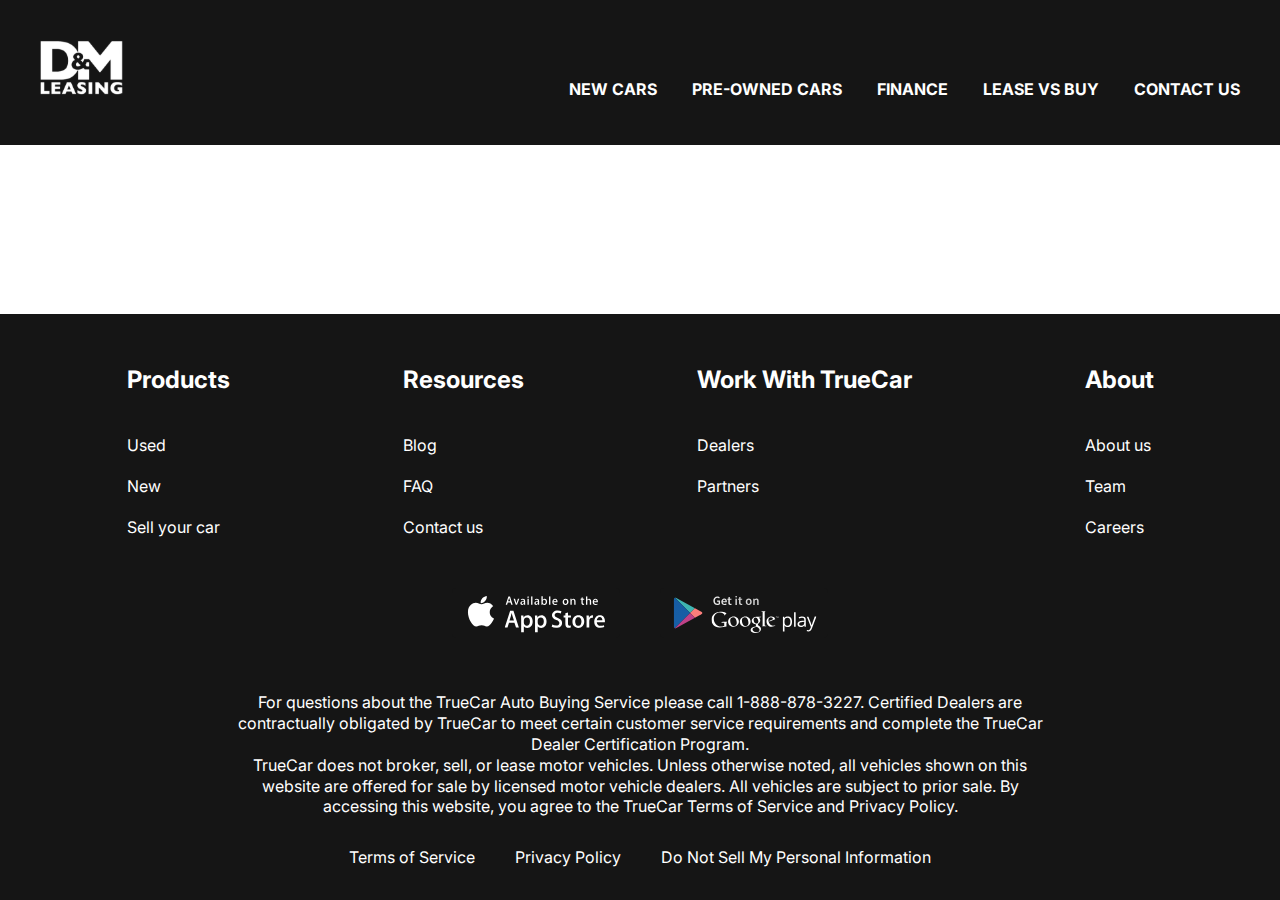
==== index.html @ 54cfd3fd "1:51 сделали footer и прижали к низу" ====
<!DOCTYPE html>
<html lang="en">
<head>
    <meta charset="UTF-8">
    <meta name="viewport" content="width=device-width, initial-scale=1.0">
    <title>Document</title>
    <link rel="preconnect" href="https://fonts.googleapis.com">
    <link rel="preconnect" href="https://fonts.gstatic.com" crossorigin>
    <link href="https://fonts.googleapis.com/css2?family=Inter:wght@400;700&display=swap" rel="stylesheet">
    <link rel="stylesheet" href="/css/style.css">
</head>
<body>

    <div class="wrapper">
        <header class="header header-main">
            <div class="container">
                <div class="header__inner">
                    <a class="logo" href="#">
                        <img class="logo__img" src="/images/logo.svg" alt="logo">
                    </a>
                    <nav class="menu">
                        <ul class="menu__list">
                            <li class="menu__list-item"><a class="menu__list-link" href="#">NEW CARS</a></li>
                            <li class="menu__list-item"><a class="menu__list-link" href="#">PRE-OWNED CARS</a></li>
                            <li class="menu__list-item"><a class="menu__list-link" href="#">FINANCE</a></li>
                            <li class="menu__list-item"><a class="menu__list-link" href="#">LEASE VS BUY</a></li>
                            <li class="menu__list-item"><a class="menu__list-link" href="#">CONTACT US</a></li>
                        </ul>
                    </nav>
                </div>
            </div>
        </header>

        <main class="main"></main>
        <footer class="footer">
            <div class="container">
                <nav class="footer__menu">
                    <ul class="footer__menu-list">
                        <li class="footer__menu-item"><p class="footer__menu-title">Products</p></li>
                        <li class="footer__menu-item"><a class="footer__menu-link" href="#">Used</a></li>
                        <li class="footer__menu-item"><a class="footer__menu-link" href="#">New</a></li>
                        <li class="footer__menu-item"><a class="footer__menu-link" href="#">Sell your car</a></li>
                    </ul>
                    <ul class="footer__menu-list">
                        <li class="footer__menu-item"><p class="footer__menu-title">Resources</p></li>                       
                        <li class="footer__menu-item"><a class="footer__menu-link" href="#">Blog</a></li>
                        <li class="footer__menu-item"><a class="footer__menu-link" href="#">FAQ</a></li>
                        <li class="footer__menu-item"><a class="footer__menu-link" href="#">Contact us</a></li>
                    </ul>
                    <ul class="footer__menu-list">
                        <li class="footer__menu-item"><p class="footer__menu-title">Work With TrueCar</p></li>                     
                        <li class="footer__menu-item"><a class="footer__menu-link" href="#">Dealers</a></li>
                        <li class="footer__menu-item"><a class="footer__menu-link" href="#">Partners</a></li>
                    </ul>
                    <ul class="footer__menu-list">
                        <li class="footer__menu-item"><p class="footer__menu-title">About</p></li>                        
                        <li class="footer__menu-item"><a class="footer__menu-link" href="">About us</a></li>
                        <li class="footer__menu-item"><a class="footer__menu-link" href="">Team</a></li>
                        <li class="footer__menu-item"><a class="footer__menu-link" href="#">Careers</a></li>
                    </ul>
                </nav>
                <ul class="app">
                    <li class="app__item">
                        <a class="app__item-link" href="#">
                            <img class="app__item-img" src="images/appstore.svg" alt="appstore">
                        </a>
                    </li>
                    <li class="app__item">
                        <a class="app__item-link" href="#">
                            <img class="app__item-img" src="images/googleplay.svg" alt="appstore">
                        </a>
                    </li>
                </ul>
                <div class="footer__copy">
                    <p class="footer__copy-text">For questions about the TrueCar Auto Buying Service please call 1-888-878-3227.
                        Certified Dealers are contractually obligated by TrueCar to meet certain customer service requirements and complete the TrueCar Dealer Certification Program.</p>
                    <p class="footer__copy-text">TrueCar does not broker, sell, or lease motor vehicles. Unless otherwise noted, all vehicles shown on this website are offered for sale by licensed motor vehicle dealers. All vehicles are subject to prior sale. By accessing this website, you agree to the TrueCar Terms of Service and Privacy Policy.</p>
                </div>
                <nav class="copy__nav">
                    <ul class="copy__nav-list">
                        <li class="copy__nav-item"><a class="copy__nav-link" href="#">Terms of Service</a></li>
                        <li class="copy__nav-item"><a class="copy__nav-link" href="#">Privacy Policy</a></li>
                        <li class="copy__nav-item"><a class="copy__nav-link" href="#">Do Not Sell My Personal Information</a></li>
                    </ul>
                </nav>
            </div>
        </footer>
    </div>
    
</body>
</html>

<!-- 1:51 -->
---- css/style.css ----
html{
    box-sizing: border-box;
}

*,
*::before,
*::after{
    box-sizing: inherit;
    margin: 0;
    padding: 0;
}

html, body{ /*чтобы прижать footer*/
    height: 100%;
}

body{
    font-family: 'Inter', sans-serif;
    font-size: 16px;
    font-weight: 400;
    line-height: 1.3;
}

ul{
    list-style: none;
}

.wrapper{ /*чтобы прижать footer*/
    min-height: 100%; /*высота от родителя html, body */
    display: flex;
    flex-direction: column;

}

a{
    text-decoration: none;
    color: inherit;
}

.container{
    max-width: 1220px;
    margin: 0 auto;
    padding: 0 10px;
}

.header{
    background-color: #151515;
}

.header-main{
    /* background-color: transparent; */
}

.header__inner{
    padding-top: 40px;
    padding-bottom: 45px;
    display: flex;
    justify-content: space-between;
    align-items: flex-end;
}

.menu__list{
    display: flex;
    gap: 35px;
}

.menu__list-link{
    color: #fff;
    text-transform: uppercase;
    font-weight: 700;
}

.footer{
    background-color: #151515;
    padding: 50px 0 32px;
    color: #fff;
}

.footer__menu{
    display: flex;
    justify-content: space-around;
    margin-bottom: 50px; 
}

.footer__menu-list{
    max-width: 250px;
}

.footer__menu-title{
    font-size: 24px;
    font-weight: 700;
    padding-bottom: 20px;
}

.footer__menu-item + .footer__menu-item{
    padding-top: 20px;
}

.app{
    display: flex;
    justify-content: center;
    gap: 40px;
    margin-bottom: 50px;
}

.footer__copy{
    max-width: 806px;
    margin: 0 auto 30px;
    text-align: center;
}

.copy__nav-list{
    display: flex;
    justify-content: center;
    gap: 40px;
}

.main{
    flex-grow: 1; /*чтобы прижать footer*/
}
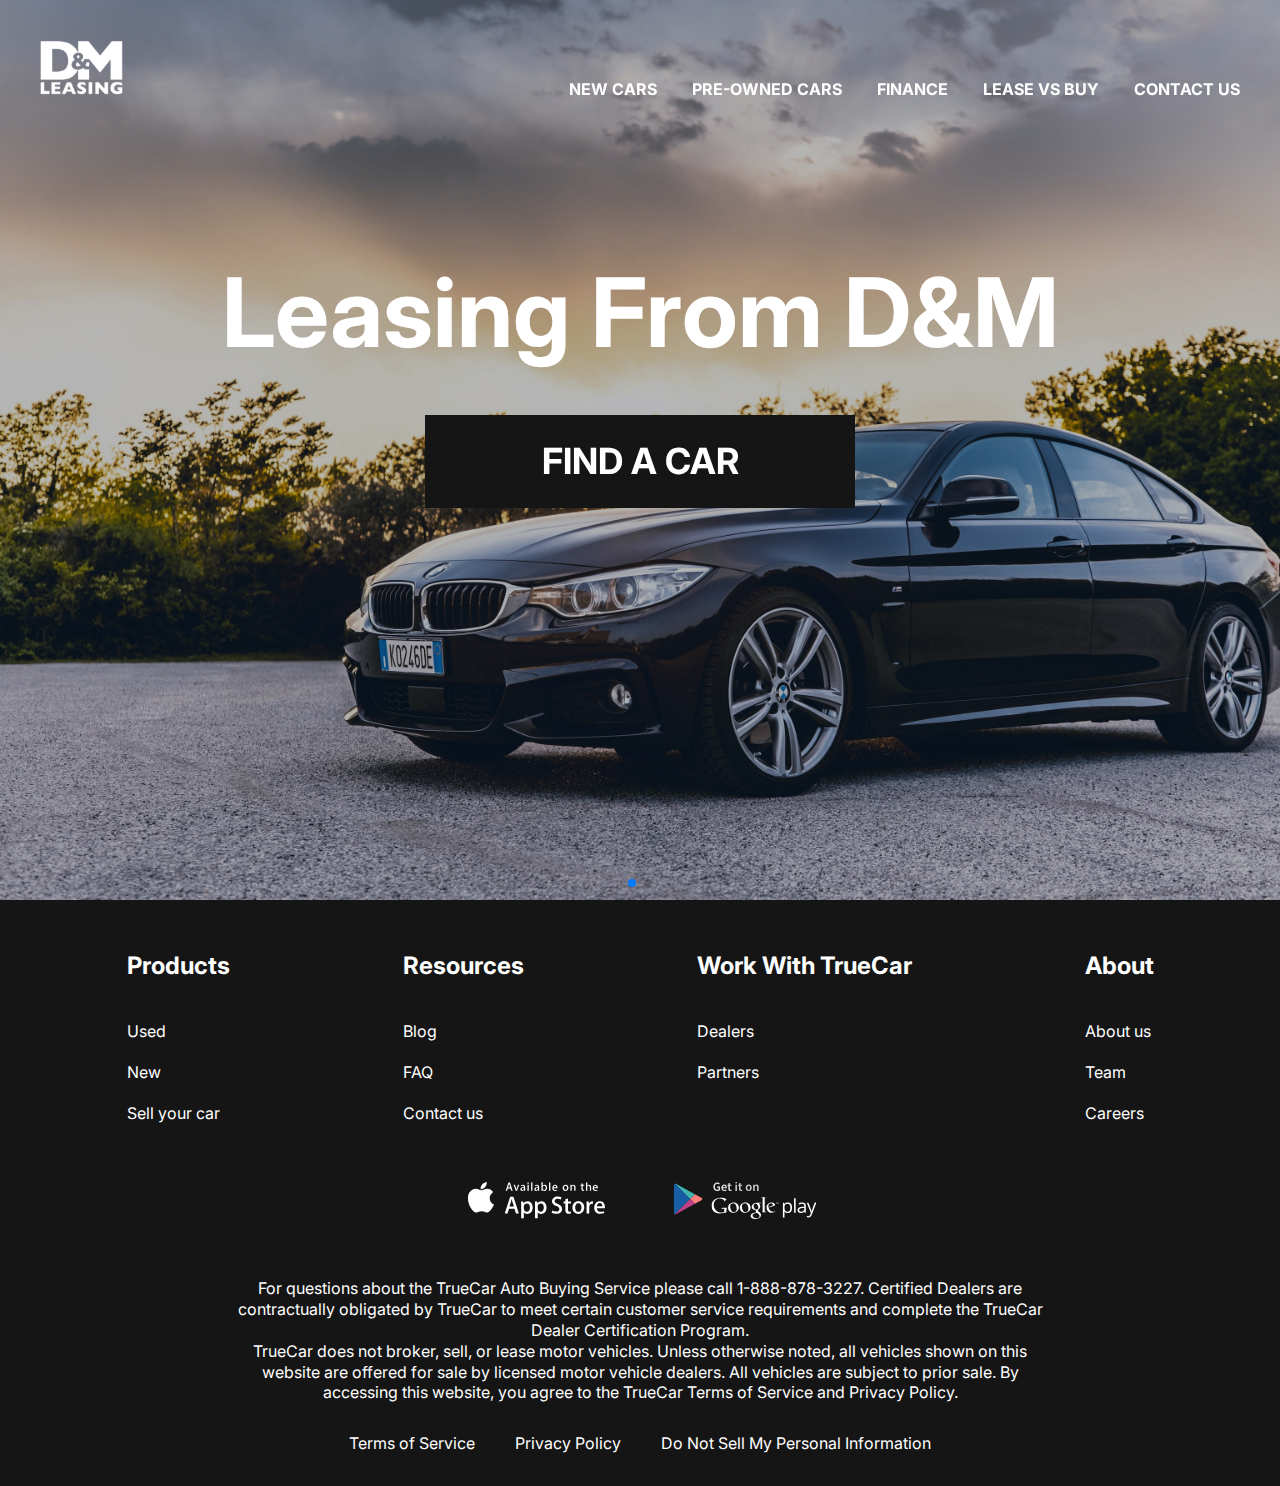
==== commit d03ebd39: "выставление слайдера" ====
--- a/index.html
+++ b/index.html
@@ -7,6 +7,7 @@
     <link rel="preconnect" href="https://fonts.googleapis.com">
     <link rel="preconnect" href="https://fonts.gstatic.com" crossorigin>
     <link href="https://fonts.googleapis.com/css2?family=Inter:wght@400;700&display=swap" rel="stylesheet">
+    <link rel="stylesheet" href="https://cdn.jsdelivr.net/npm/swiper@11/swiper-bundle.min.css"/>
     <link rel="stylesheet" href="/css/style.css">
 </head>
 <body>
@@ -31,7 +32,27 @@
             </div>
         </header>
 
-        <main class="main"></main>
+        <main class="main">
+            <section class="top">
+                <div class="container">
+                    <h1 class="title">Leasing From D&M</h1>
+                    <a class="top__link" href="#">
+                        FIND A CAR
+                    </a>
+                </div>
+            </section>
+            <div class="slider">
+                <div class="swiper">
+                    <div class="swiper-wrapper">
+                        <div class="swiper-slide" style="background-image: url(images/slide-1.jpg);"></div>
+                        <div class="swiper-slide" style="background-image: url(images/slide-1.jpg);"></div>
+                        
+                    </div>
+                    <div class="swiper-pagination"></div>
+                </div>
+            </div>
+        </main>
+
         <footer class="footer">
             <div class="container">
                 <nav class="footer__menu">
@@ -87,7 +108,9 @@
         </footer>
     </div>
     
+    <script src="https://cdn.jsdelivr.net/npm/swiper@11/swiper-bundle.min.js"></script>
+    <script src="js/main.js"></script>
 </body>
 </html>
 
-<!-- 1:51 -->+<!-- 2:42 -->--- a/css/style.css
+++ b/css/style.css
@@ -45,10 +45,15 @@
 
 .header{
     background-color: #151515;
+    
 }
 
 .header-main{
-    /* background-color: transparent; */
+    background-color: transparent;
+    position: absolute; /*чтобы поднять слайдер*/
+    z-index: 5; /*чтобы поднять слайдер*/
+    left: 0;
+    right: 0;
 }
 
 .header__inner{
@@ -117,4 +122,42 @@
 
 .main{
     flex-grow: 1; /*чтобы прижать footer*/
+}
+
+.top{
+    color: #fff;
+    text-align: center;
+    padding-top: 250px;
+    padding-bottom: 50px;
+    position: absolute; /*чтобы поднять слайдер*/
+    z-index: 5; /*чтобы поднять слайдер*/
+    left: 0;
+    right: 0;
+}
+
+.title{
+    margin-bottom: 40px;
+    font-size: 96px;
+    font-weight: 700;
+}
+
+.top__link{
+    background-color: #151515;
+    padding: 23px 112px;
+    max-width: 430px;
+    display: inline-block;
+    font-size: 36px;
+    font-weight: 700;
+    width: 100%;
+}
+
+.swiper-wrapper{
+    background: rgba(21, 21, 21, .3);
+}
+
+.swiper-slide{
+    background-repeat: no-repeat;
+    background-size: cover;
+    background-position: center;
+    height: 100vh;
 }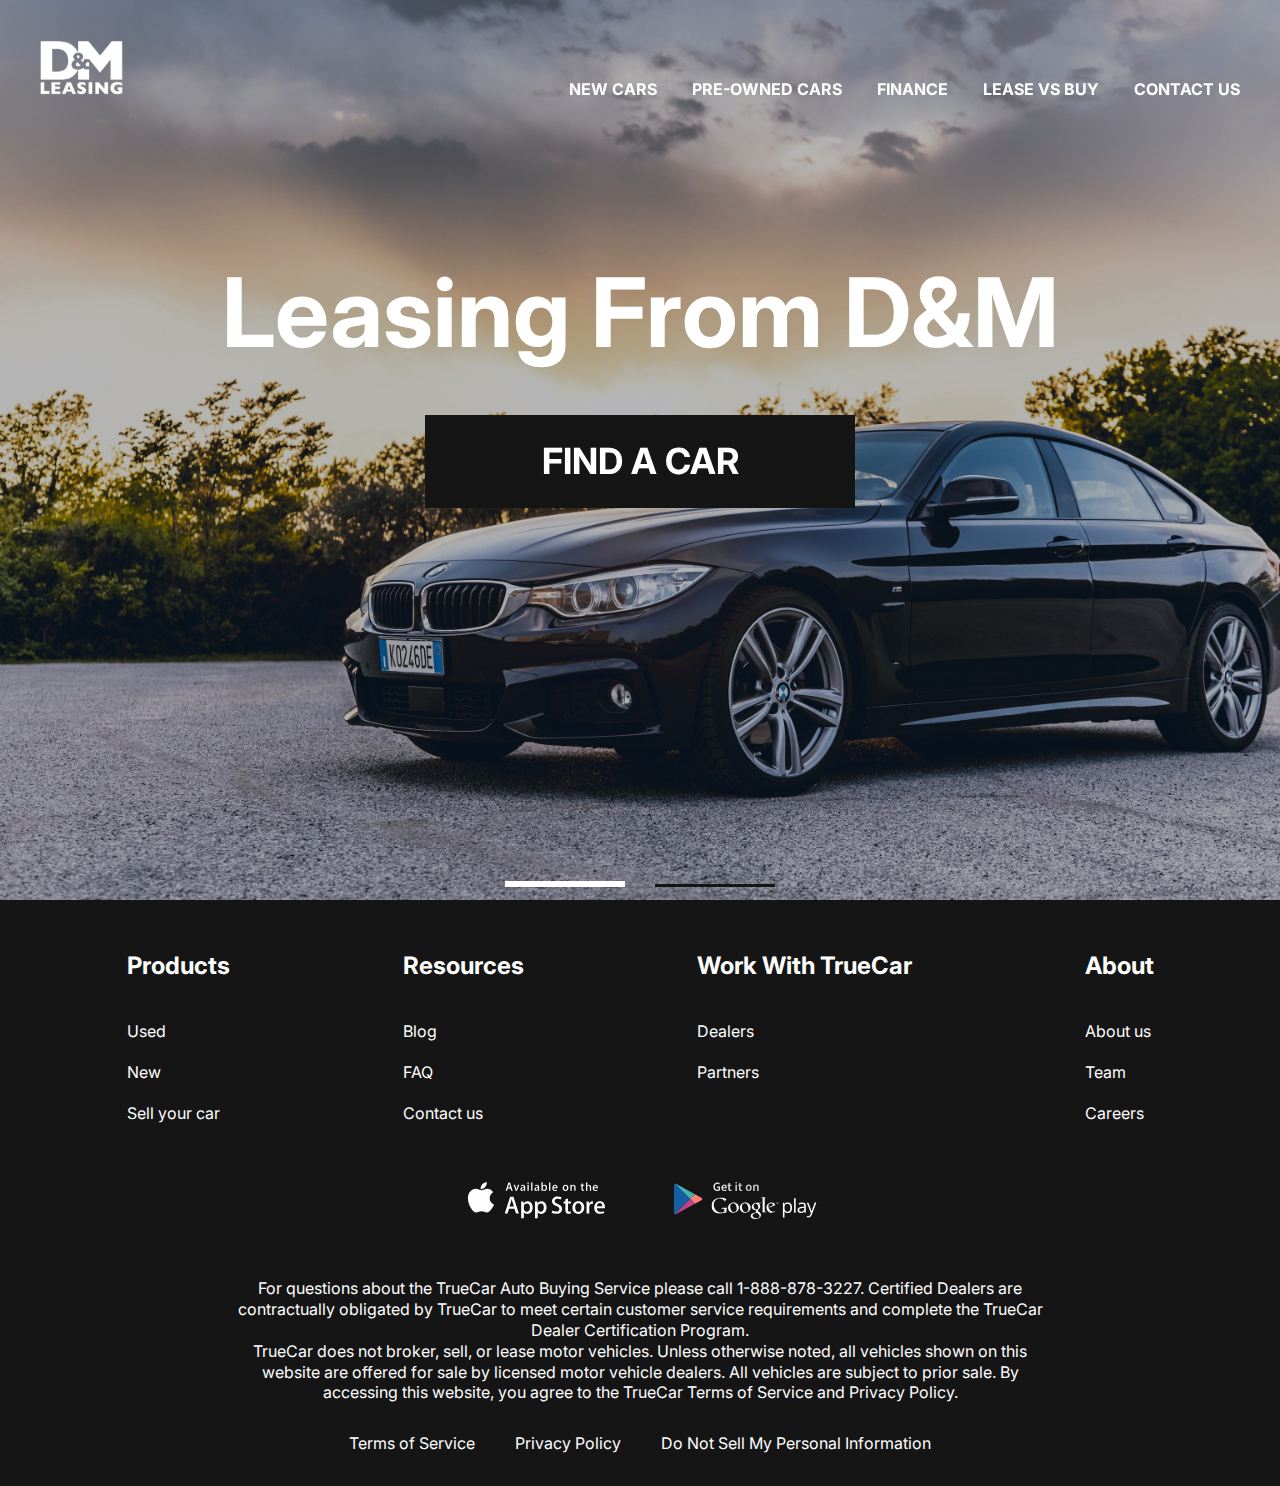
==== commit 2bfff3c7: "изменение pagination" ====
--- a/index.html
+++ b/index.html
@@ -113,4 +113,4 @@
 </body>
 </html>
 
-<!-- 2:42 -->+<!-- 2:47 -->--- a/css/style.css
+++ b/css/style.css
@@ -160,4 +160,18 @@
     background-size: cover;
     background-position: center;
     height: 100vh;
+}
+
+.swiper-pagination-bullet{
+    width: 120px;
+    height: 3px;
+    background-color: #151515;
+    border-radius: 0;
+    opacity: 1;
+    margin: 0 15px !important;
+}
+
+.swiper-pagination-bullet-active{
+    height: 6px;
+    background-color: #fff;
 }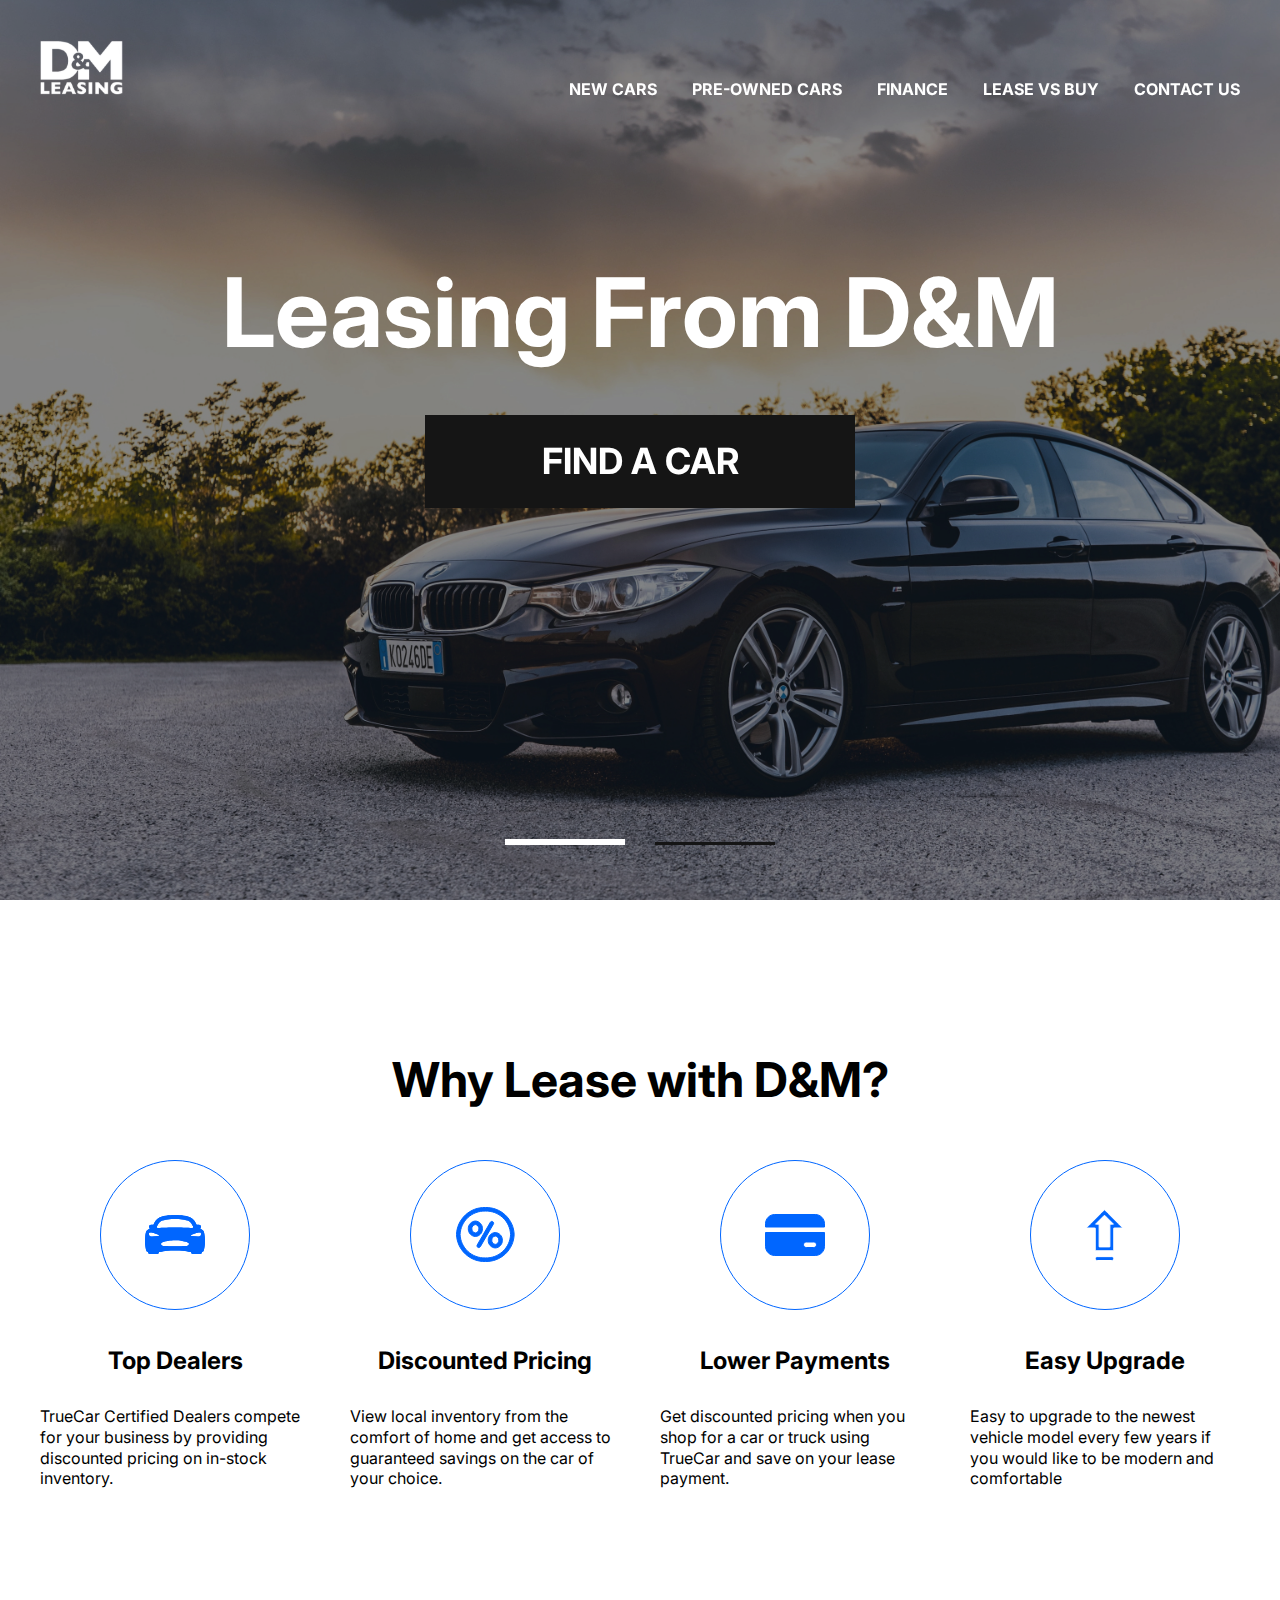
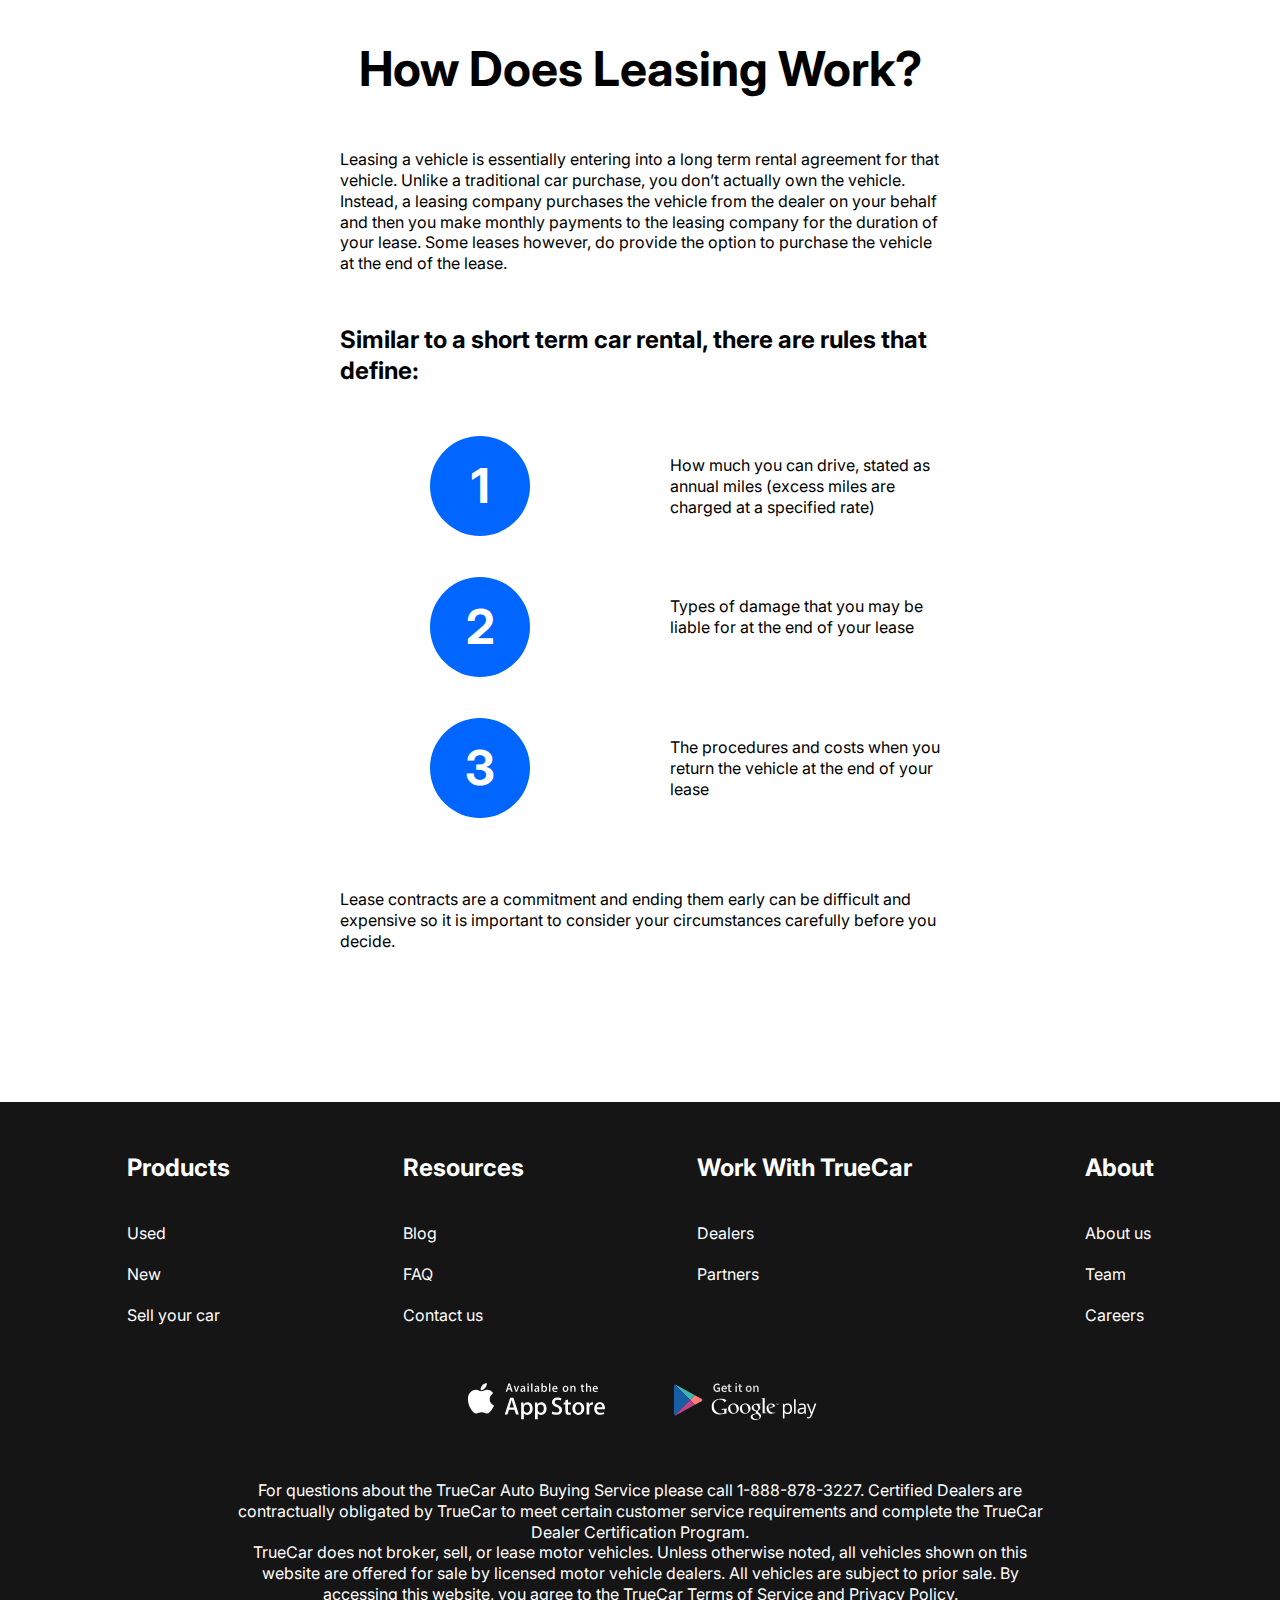
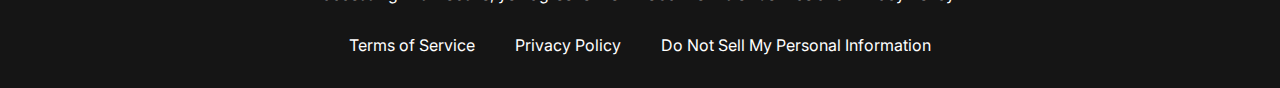
==== commit 1175bbe0: "реализация ol - нумерованный список" ====
--- a/index.html
+++ b/index.html
@@ -51,6 +51,48 @@
                     <div class="swiper-pagination"></div>
                 </div>
             </div>
+            <section class="why-lease">
+                <div class="container">
+                    <h2 class="section-title">Why Lease with D&M?</h2>
+                    <ul class="why-lease__list">
+                        <li class="why-lease__item">
+                            <img class="why-lease__item-img" src="images/why-lease-1.svg" alt="">
+                            <h3 class="why-lease__item-title">Top Dealers</h3>
+                            <p class="why-lease__item-text">TrueCar Certified Dealers compete for your business by providing discounted pricing on in-stock inventory.</p>
+                        </li>
+                        <li class="why-lease__item">
+                            <img class="why-lease__item-img" src="images/why-lease-2.svg" alt="">
+                            <h3 class="why-lease__item-title">Discounted Pricing</h3>
+                            <p class="why-lease__item-text">View local inventory from the comfort of home and get access to guaranteed savings on the car of your choice.</p>
+                        </li>
+                        <li class="why-lease__item">
+                            <img class="why-lease__item-img" src="images/why-lease-3.svg" alt="">
+                            <h3 class="why-lease__item-title">Lower Payments</h3>
+                            <p class="why-lease__item-text">Get discounted pricing when you shop for a car or truck using TrueCar and save on your lease payment.</p>
+                        </li>
+                        <li class="why-lease__item">
+                            <img class="why-lease__item-img" src="images/why-lease-4.svg" alt="">
+                            <h3 class="why-lease__item-title">Easy Upgrade</h3>
+                            <p class="why-lease__item-text">Easy to upgrade to the newest vehicle model every few years if you would like to be modern and comfortable</p>
+                        </li>
+                    </ul>
+                </div>
+            </section>
+            <section class="how-does">
+                <div class="container">
+                    <div class="how-does__inner">
+                        <h2 class="section-title">How Does Leasing Work?</h2>
+                        <p class="how-does__text">Leasing a vehicle is essentially entering into a long term rental agreement for that vehicle. Unlike a traditional car purchase, you don’t actually own the vehicle. Instead, a leasing company purchases the vehicle from the dealer on your behalf and then you make monthly payments to the leasing company for the duration of your lease. Some leases however, do provide the option to purchase the vehicle at the end of the lease.</p>
+                        <h4 class="how-does__title">Similar to a short term car rental, there are rules that define:</h4>
+                        <ol class="how-does__list">
+                            <li class="how-does__item">How much you can drive, stated as annual miles (excess miles are charged at a specified rate)</li>
+                            <li class="how-does__item">Types of damage that you may be liable for at the end of your lease</li>
+                            <li class="how-does__item">The procedures and costs when you return the vehicle at the end of your lease</li>
+                        </ol>
+                        <p class="how-does__text">Lease contracts are a commitment and ending them early can be difficult and expensive so it is important to consider your circumstances carefully before you decide.</p>
+                    </div>
+                </div>
+            </section>
         </main>
 
         <footer class="footer">
@@ -113,4 +155,4 @@
 </body>
 </html>
 
-<!-- 2:47 -->+<!-- 3:33 -->--- a/css/style.css
+++ b/css/style.css
@@ -151,8 +151,15 @@
     width: 100%;
 }
 
-.swiper-wrapper{
+.swiper::after{
+    content: '';
     background: rgba(21, 21, 21, .3);
+    position: absolute;
+    z-index: 5;
+    left: 0;
+    right: 0;
+    top: 0;
+    bottom: 0;
 }
 
 .swiper-slide{
@@ -171,7 +178,101 @@
     margin: 0 15px !important;
 }
 
+.swiper-pagination-bullets.swiper-pagination-horizontal{
+    bottom: 50px;
+}
+
 .swiper-pagination-bullet-active{
     height: 6px;
     background-color: #fff;
-}+}
+
+.slider{
+    margin-bottom: 150px;
+}
+
+.section-title{
+    margin-bottom: 50px;
+    text-align: center;
+    font-size: 48px;
+    font-weight: 700;
+    line-height: 60px;
+}
+
+.why-lease{
+    margin-bottom: 150px;
+}
+
+.why-lease__list{
+    display: grid;
+    grid-template-columns: repeat(4, 1fr);
+    gap: 40px;
+    text-align: center;
+}
+
+.why-lease__item-img{
+    margin-bottom: 30px;
+}
+
+.why-lease__item-title{
+    margin-bottom: 30px;
+    font-size: 24px;
+    font-weight: 700;
+}
+
+.why-lease__item-text{
+    text-align: left;
+}
+
+.how-does{
+    margin-bottom: 150px;
+}
+
+.how-does__inner{
+    max-width: 600px;
+    margin: 0 auto;
+}
+
+.how-does__title{
+    font-size: 24px;
+    font-weight: 700;
+    padding-top: 50px;
+}
+
+.how-does__list{
+    padding: 50px 0 70px;
+    counter-reset: myCounter;
+}
+
+.how-does__item{
+    list-style-type: none;
+    width: 270px;
+    position: relative;
+    margin-left: auto;
+    box-sizing: content-box;
+    padding: 19px 0 19px 240px;
+    min-height: 63px;
+}
+
+.how-does__item + .how-does__item{
+    margin-top: 40px;
+}
+
+.how-does__item::before{
+    counter-increment: myCounter;
+    content: counter(myCounter);
+    display: flex;
+    justify-content: center;
+    align-items: center;
+    background-color: #0066FF;
+    font-size: 48px;
+    font-weight: 700;
+    color: #fff;
+    width: 100px;    
+    height: 100px;
+    border-radius: 50%;
+    position: absolute;
+    left: 0;
+    top: 0;
+}
+
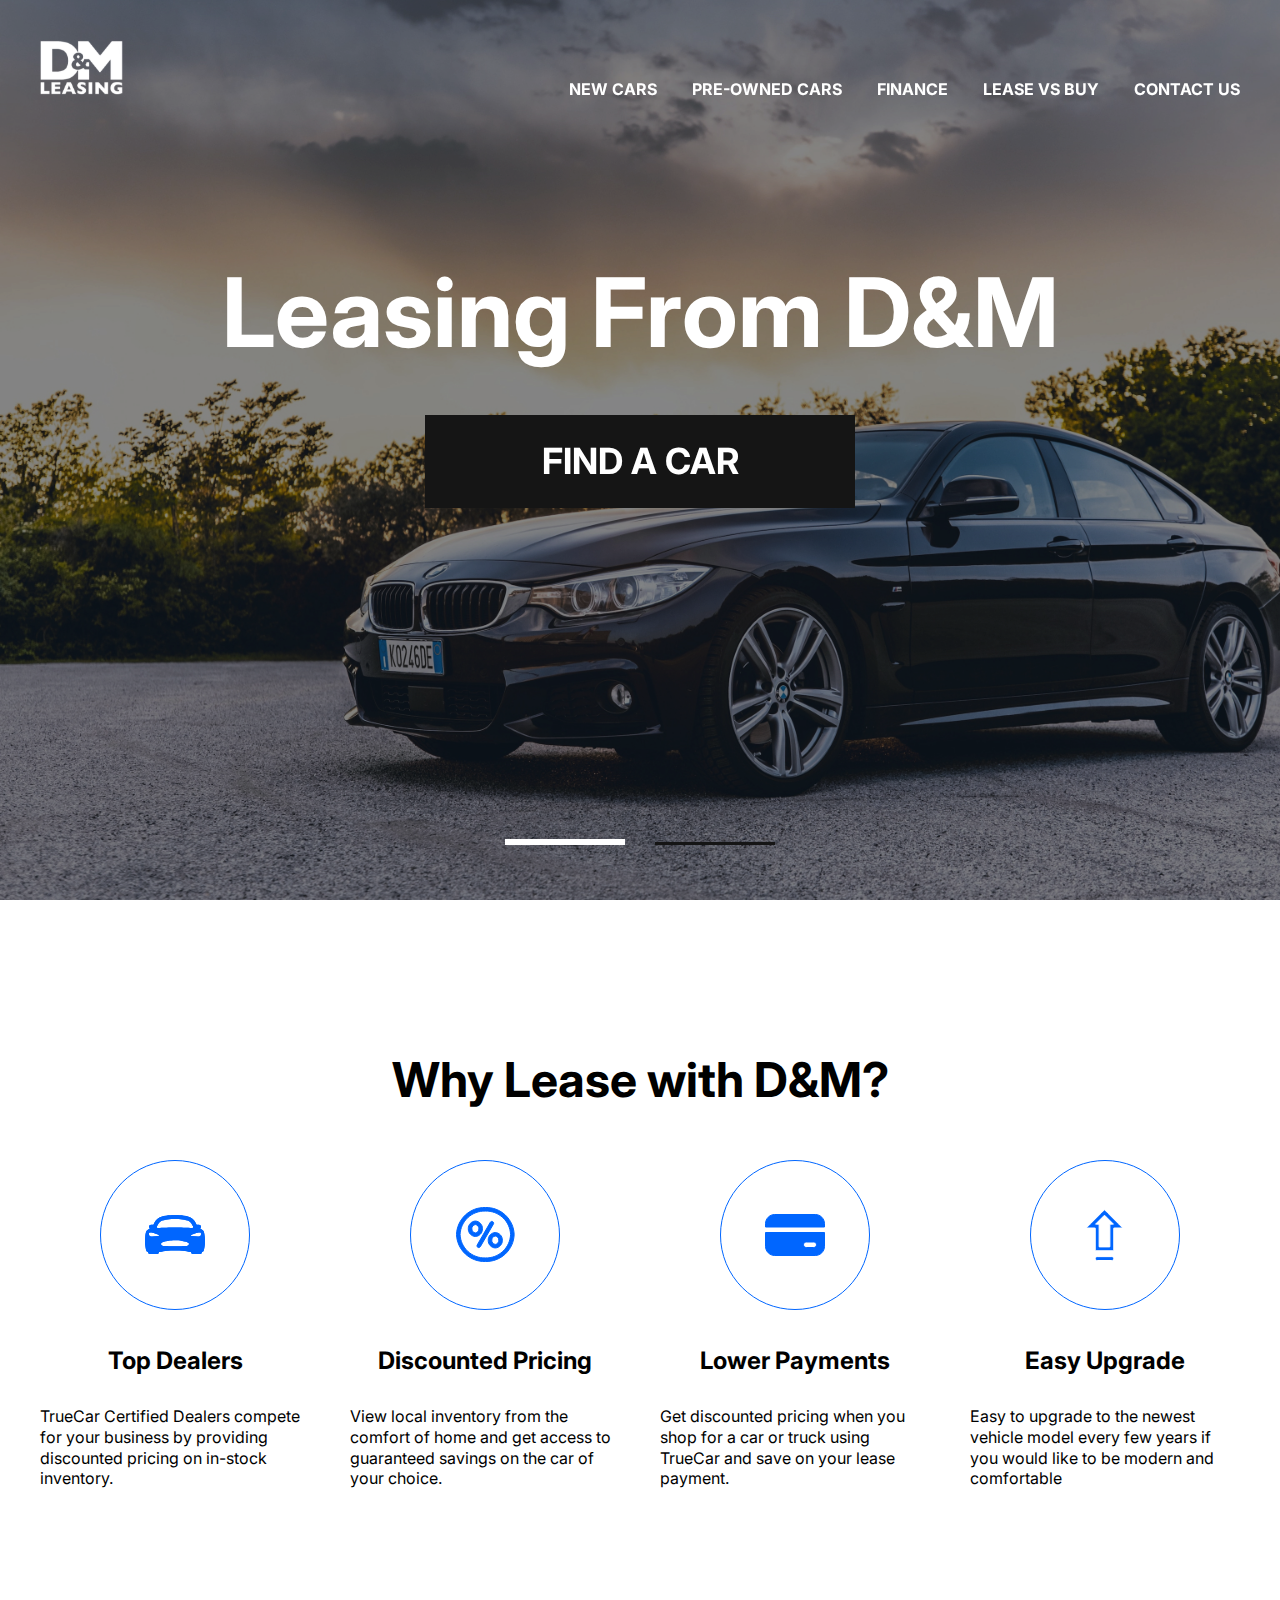
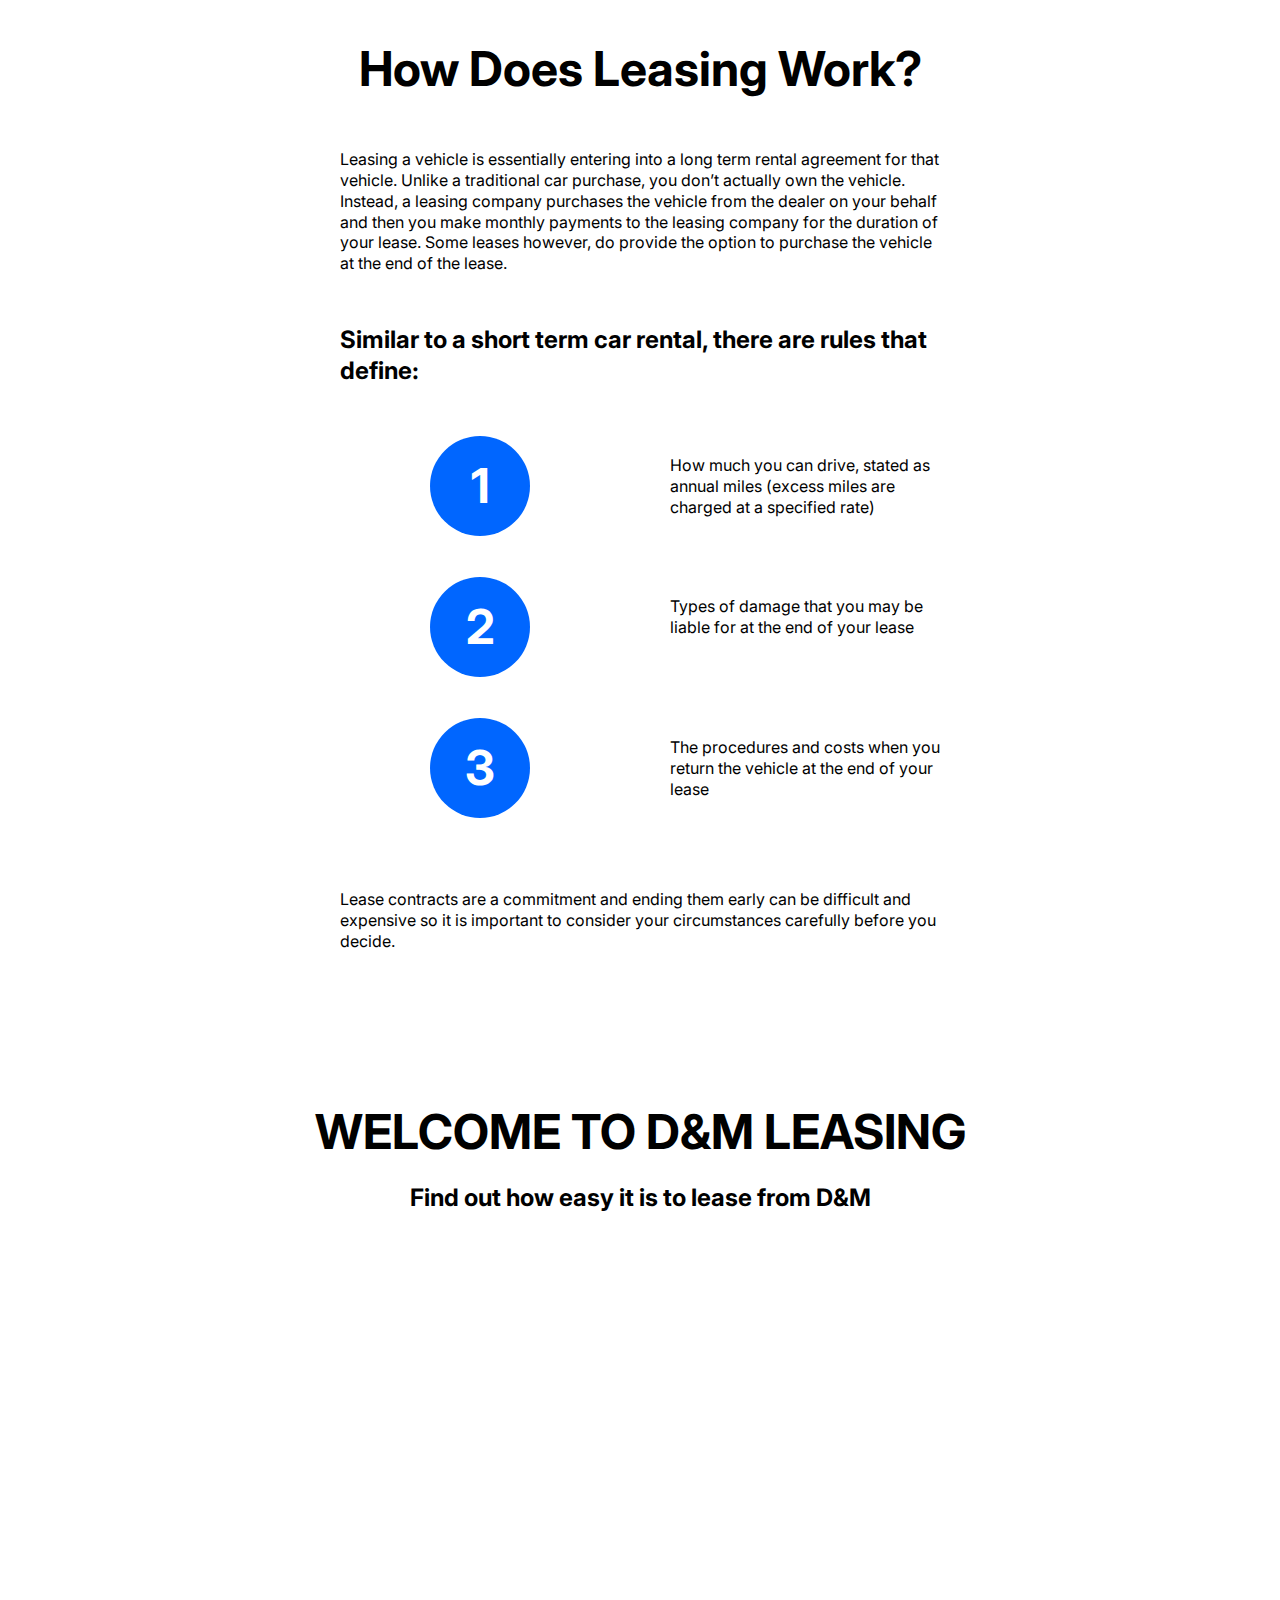
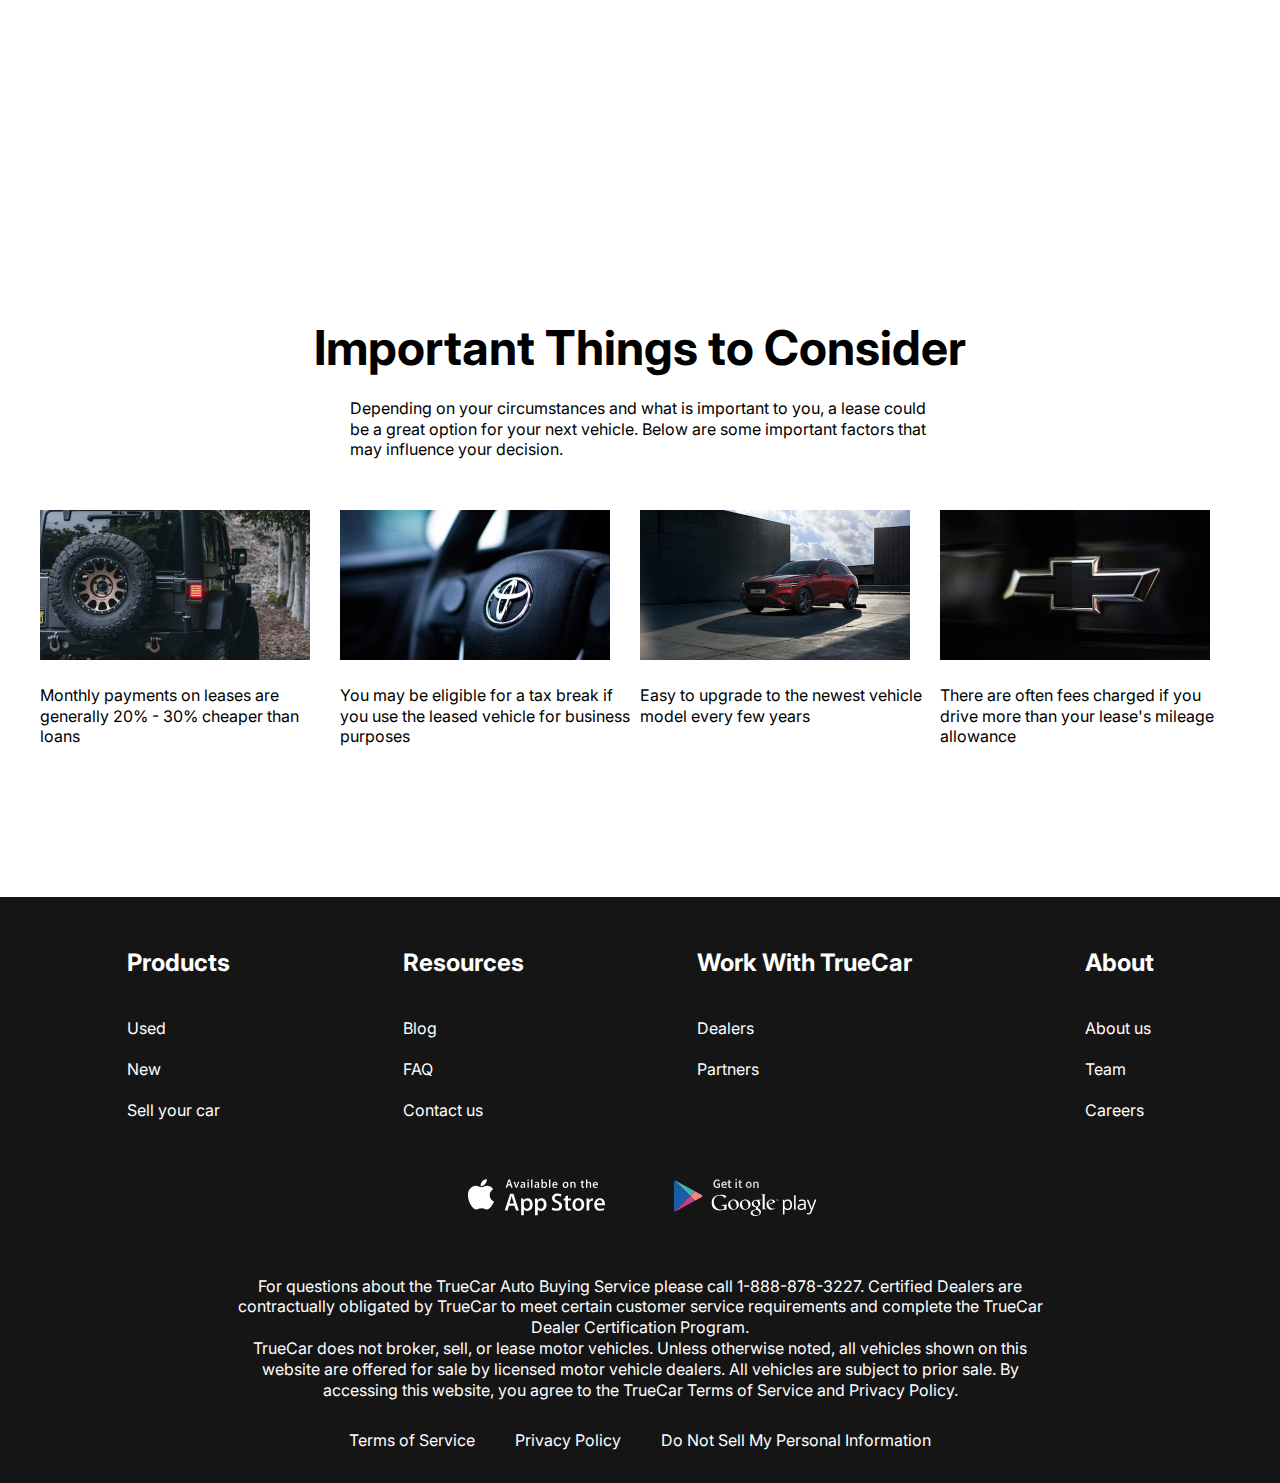
==== commit d4c5b294: "закончили 1 страницу" ====
--- a/index.html
+++ b/index.html
@@ -93,6 +93,39 @@
                     </div>
                 </div>
             </section>
+            <section class="video">
+                <div class="container">
+                    <h2 class="section-title video__title">WELCOME TO D&M LEASING</h2>
+                    <p class="video__text">Find out how easy it is to lease from D&M</p>
+                    <div class="video__frame">
+                        <iframe width="1000" height="500" src="https://www.youtube.com/embed/Q02arIG34zo?si=dpYzNjIvrHTD1tQh&amp;controls=0" title="YouTube video player" frameborder="0" allow="accelerometer; autoplay; clipboard-write; encrypted-media; gyroscope; picture-in-picture; web-share" referrerpolicy="strict-origin-when-cross-origin" allowfullscreen></iframe>                
+                    </div>
+                    </div>
+            </section>
+            <section class="important">
+                <div class="container">
+                    <h2 class="section-title important__title">Important Things to Consider</h2>
+                    <p class="important__text">Depending on your circumstances and what is important to you, a lease could be a great option for your next vehicle. Below are some important factors that may influence your decision.</p>
+                    <ul class="important__list">
+                        <li class="important__item">
+                            <img class="important__item-img" src="images/imp-1.jpg" alt="">
+                            <p class="important__item-text">Monthly payments on leases are generally 20% - 30% cheaper than loans</p>
+                        </li>
+                        <li class="important__item">
+                            <img class="important__item-img" src="images/imp-2.jpg" alt="">
+                            <p class="important__item-text">You may be eligible for a tax break if you use the leased vehicle for business purposes</p>
+                        </li>
+                        <li class="important__item">
+                            <img class="important__item-img" src="images/imp-3.jpg" alt="">
+                            <p class="important__item-text">Easy to upgrade to the newest vehicle model every few years</p>
+                        </li>
+                        <li class="important__item">
+                            <img class="important__item-img" src="images/imp-4.jpg" alt="">
+                            <p class="important__item-text">There are often fees charged if you drive more than your lease's mileage allowance</p>
+                        </li>
+                    </ul>
+                </div>
+            </section>
         </main>
 
         <footer class="footer">
@@ -155,4 +188,4 @@
 </body>
 </html>
 
-<!-- 3:33 -->+<!-- 3:49 -->--- a/css/style.css
+++ b/css/style.css
@@ -276,3 +276,48 @@
     top: 0;
 }
 
+.video{
+    margin-bottom: 150px;
+}
+
+.video__title{
+   margin-bottom: 20px; 
+}
+
+.video__text{
+    font-size: 24px;
+    font-weight: 700;
+    text-align: center;
+    margin-bottom: 50px;
+}
+
+.video__frame{
+    text-align: center;
+}
+
+.important{
+    margin-bottom: 150px;
+}
+
+.important__title{
+    margin-bottom: 20px;
+}
+
+.important__text{
+    max-width: 580px;
+    text-align: left;
+    margin: 0 auto 50px;
+}
+
+.important__list{
+    display: grid;
+    grid-template-columns: repeat(4, 1fr);
+}
+
+.important__item{
+    
+}
+
+.important__item-img{
+    margin-bottom: 20px;
+}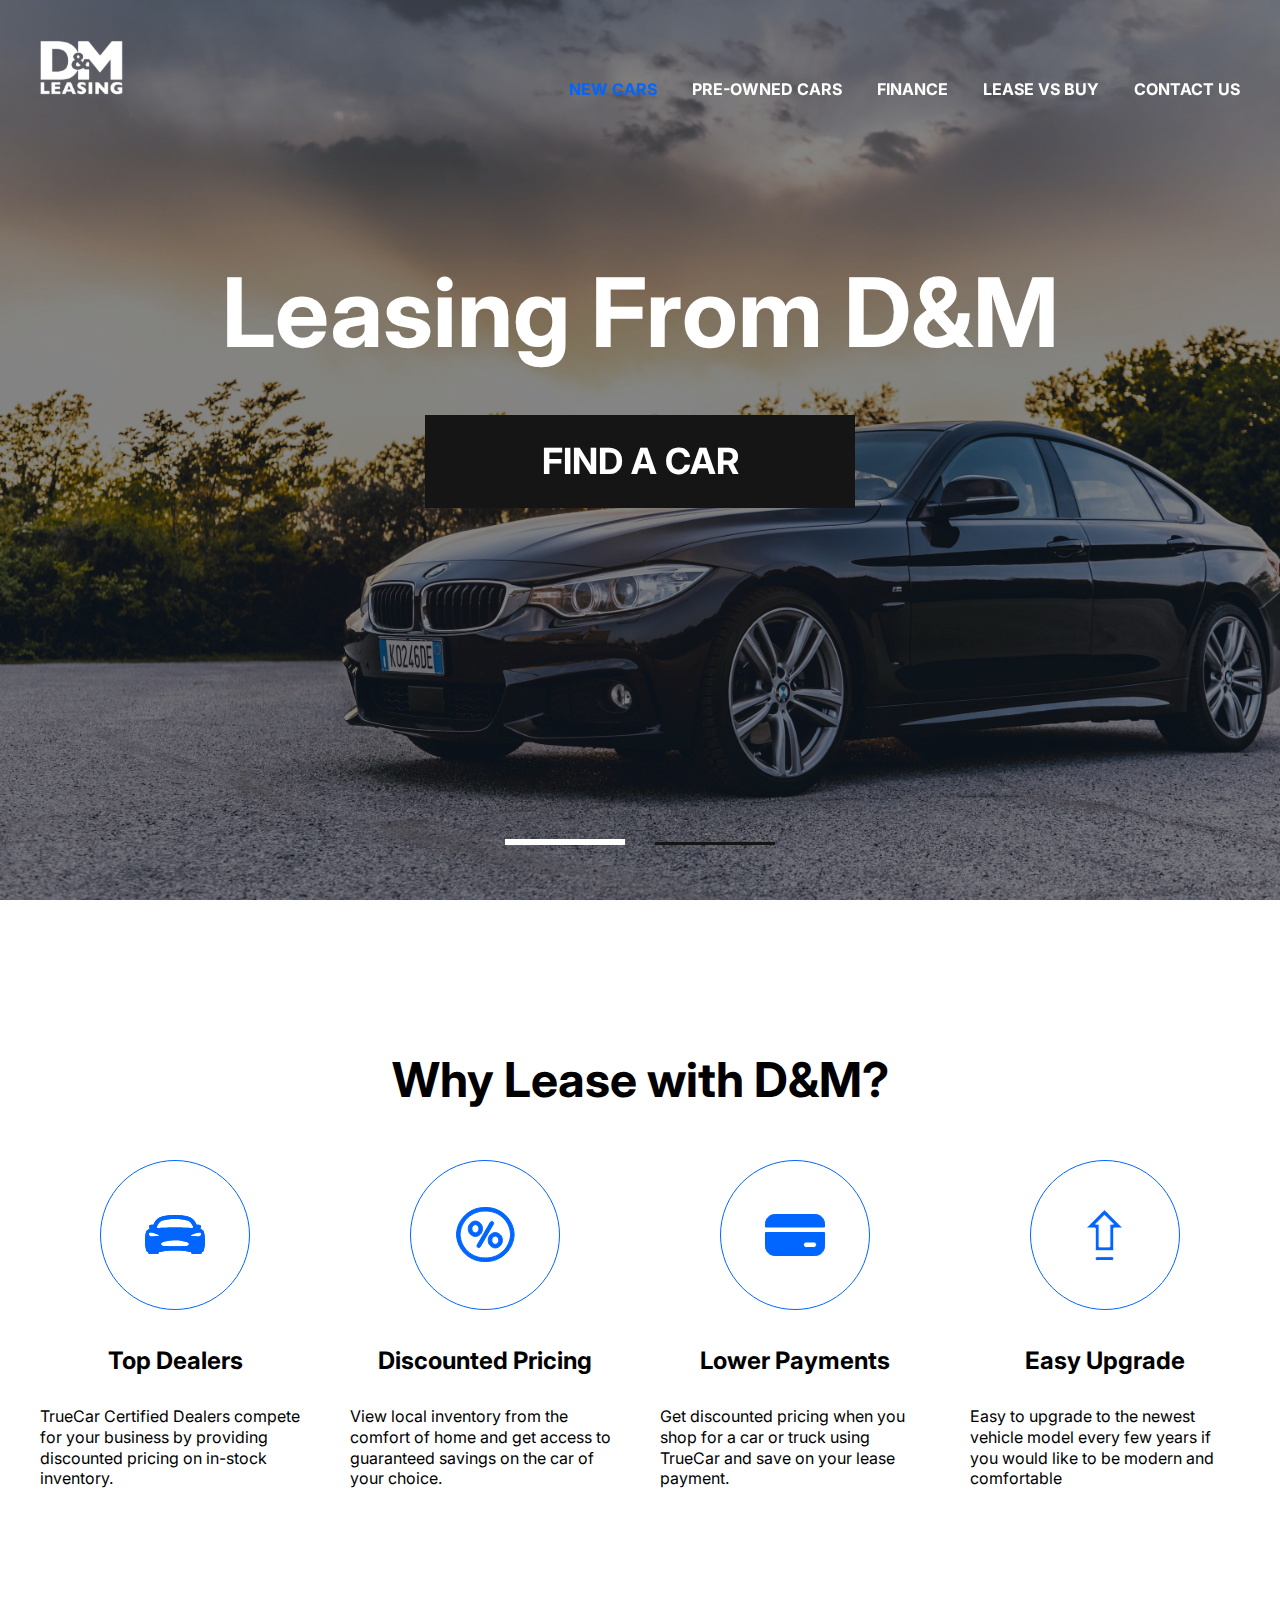
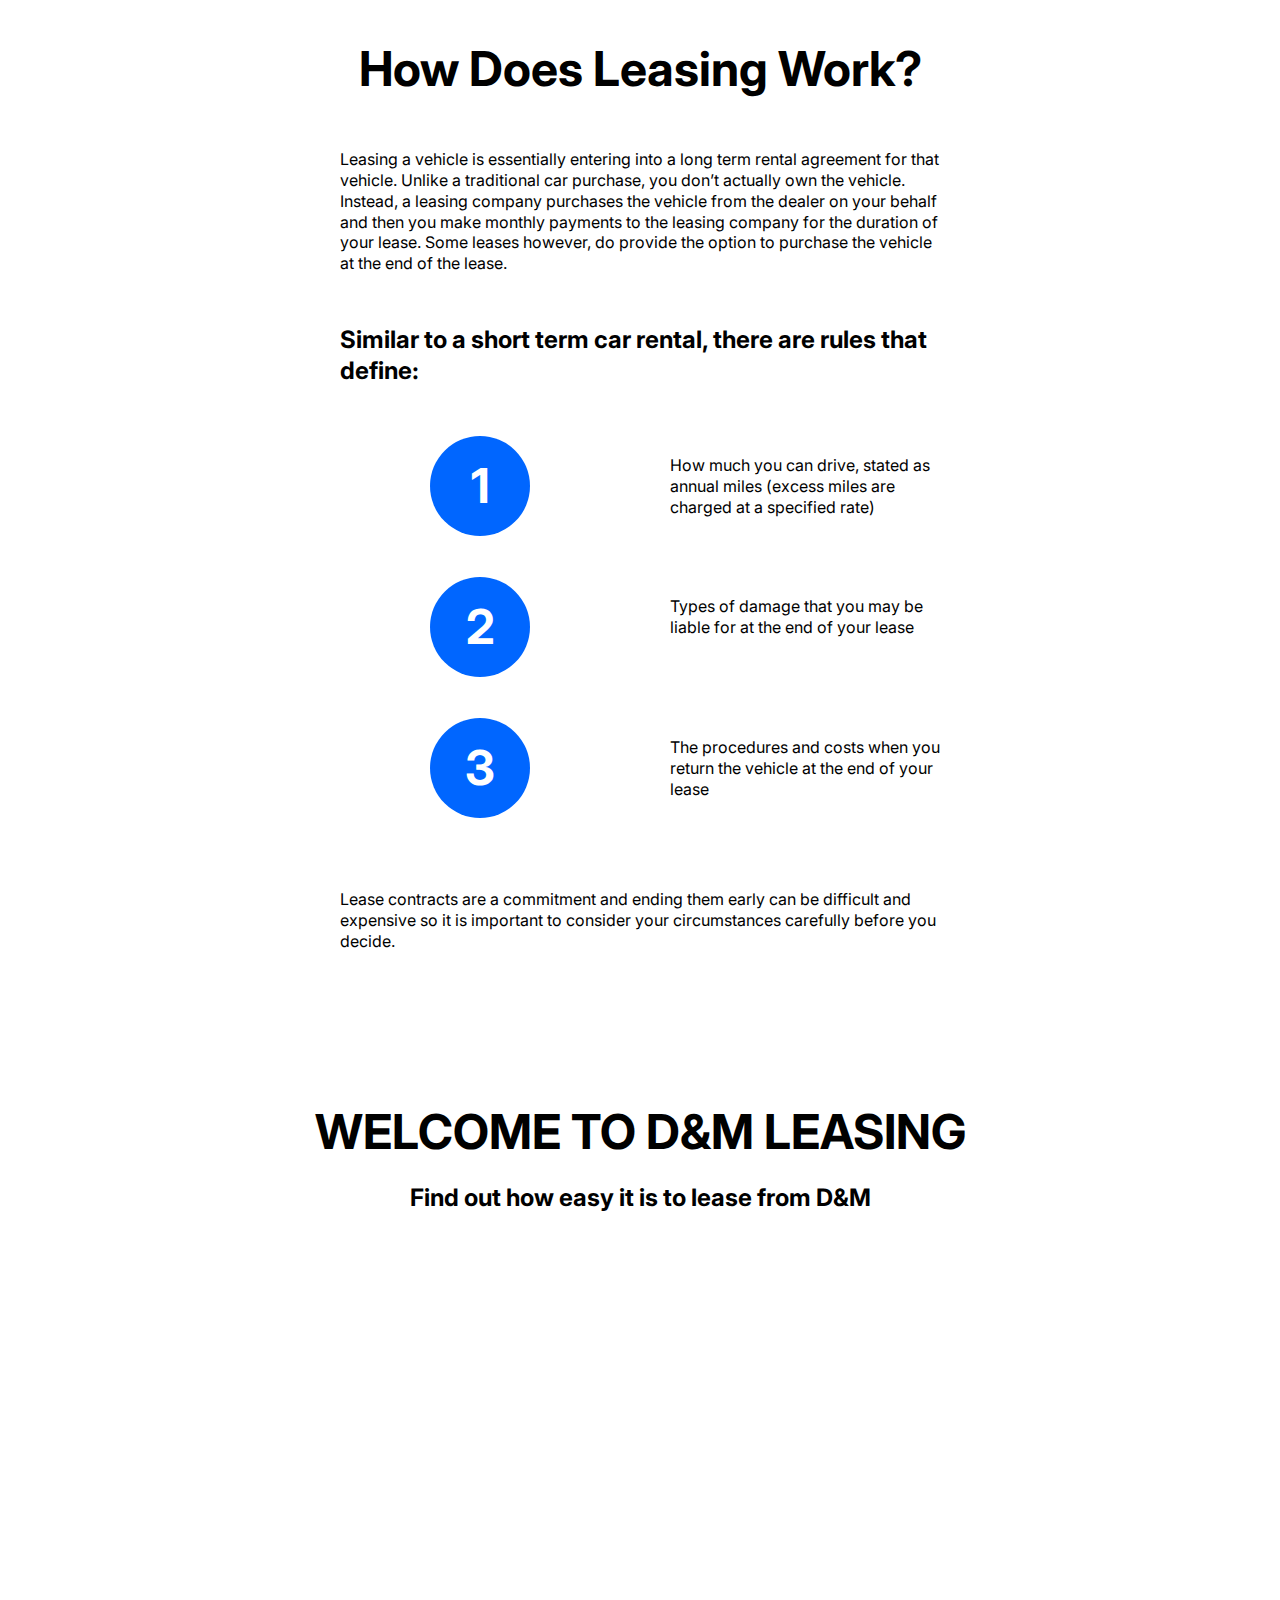
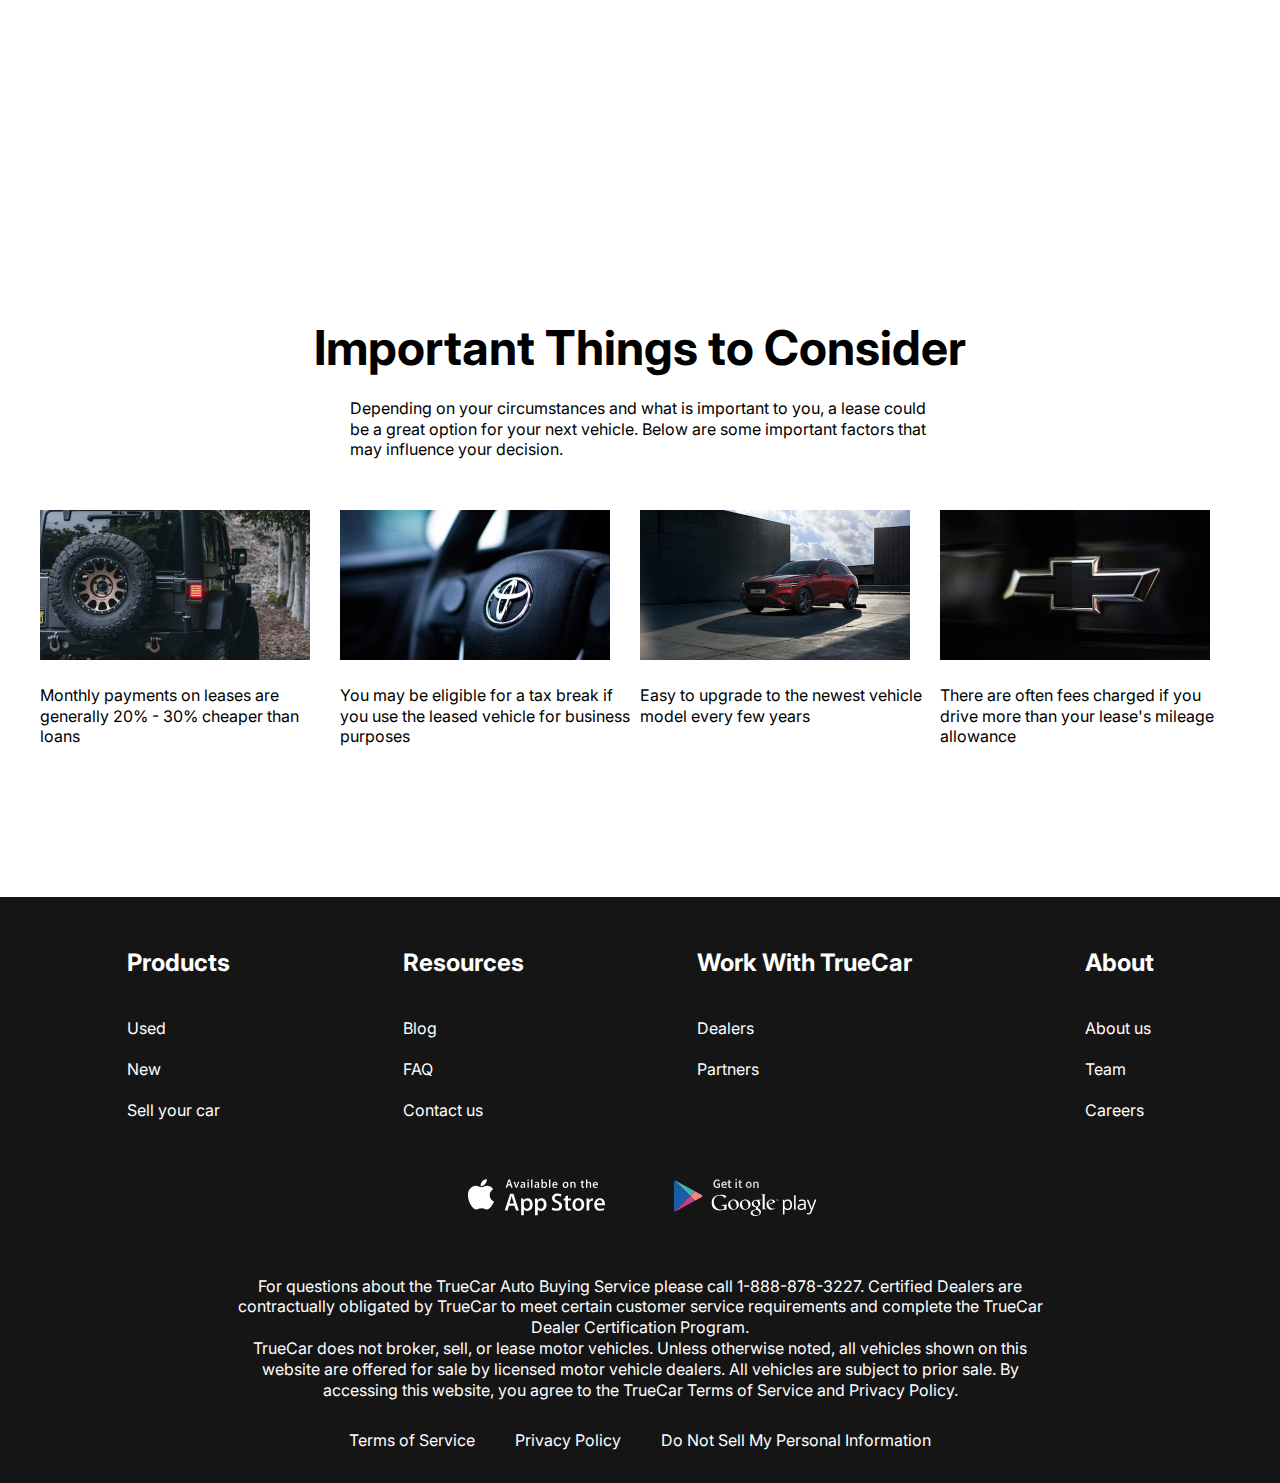
==== commit 0176f7a6: "завершена страница контактов" ====
--- a/index.html
+++ b/index.html
@@ -16,16 +16,16 @@
         <header class="header header-main">
             <div class="container">
                 <div class="header__inner">
-                    <a class="logo" href="#">
+                    <a class="logo" href="index.html">
                         <img class="logo__img" src="/images/logo.svg" alt="logo">
                     </a>
                     <nav class="menu">
                         <ul class="menu__list">
-                            <li class="menu__list-item"><a class="menu__list-link" href="#">NEW CARS</a></li>
+                            <li class="menu__list-item"><a class="menu__list-link menu__list-link--active" href="new-cars.html">NEW CARS</a></li>
                             <li class="menu__list-item"><a class="menu__list-link" href="#">PRE-OWNED CARS</a></li>
                             <li class="menu__list-item"><a class="menu__list-link" href="#">FINANCE</a></li>
                             <li class="menu__list-item"><a class="menu__list-link" href="#">LEASE VS BUY</a></li>
-                            <li class="menu__list-item"><a class="menu__list-link" href="#">CONTACT US</a></li>
+                            <li class="menu__list-item"><a class="menu__list-link" href="contacts.html">CONTACT US</a></li>
                         </ul>
                     </nav>
                 </div>
@@ -188,4 +188,3 @@
 </body>
 </html>
 
-<!-- 3:49 -->--- a/css/style.css
+++ b/css/style.css
@@ -51,7 +51,7 @@
 .header-main{
     background-color: transparent;
     position: absolute; /*чтобы поднять слайдер*/
-    z-index: 5; /*чтобы поднять слайдер*/
+    z-index: 10; /*чтобы поднять слайдер*/
     left: 0;
     right: 0;
 }
@@ -73,6 +73,10 @@
     color: #fff;
     text-transform: uppercase;
     font-weight: 700;
+}
+
+.menu__list-link--active{
+    color: #0066FF;
 }
 
 .footer{
@@ -320,4 +324,137 @@
 
 .important__item-img{
     margin-bottom: 20px;
-}+}
+
+.contacts{
+    padding: 100px 0 150px;
+}
+
+.contacts-title{
+    margin-bottom: 20px;
+}
+
+.contacts-text{
+    font-size: 24px;
+    font-weight: 700;
+    text-align: center;
+    margin-bottom: 50px;
+    padding: 0 100px;
+}
+
+.form{
+    max-width: 580px;
+    margin: 0 auto;
+    display: flex;
+    justify-content: space-between;
+    flex-wrap: wrap;
+}
+
+.form__textarea{
+    width: 100%;
+}
+
+.form__input{
+    width: 270px;
+    padding: 18px 20px;
+    border: 1px solid #0066FF;
+    font-family: 'Inter', sans-serif;
+    font-size: 16px;
+    font-weight: 400;
+    line-height: 1.3;
+    color:#000;  
+    margin-bottom: 50px;
+}
+
+.form__input::placeholder{
+    font-family: 'Inter', sans-serif;
+    font-size: 16px;
+    font-weight: 400;
+    line-height: 1.3;
+    color:#000;
+    opacity: 0.5;
+}
+
+.form__textarea{
+    width: 100%;
+    resize: none;
+    padding: 28px 20px;
+    height: 290px;
+    border: 1px solid #0066FF;
+    font-size: 16px;
+    font-weight: 400;
+    line-height: 1.3;
+    color:#000;  
+    margin-bottom: 50px;
+}
+
+.form__textarea::placeholder{
+    font-family: 'Inter', sans-serif;
+    font-size: 16px;
+    font-weight: 400;
+    line-height: 1.3;
+    color:#000;
+    opacity: 0.5;
+    margin-bottom: 50px;
+}
+
+.form__btn{
+    text-transform: uppercase;
+    background-color: #151515;
+    color: #fff;
+    padding: 13px 61px;
+    font-family: 'Inter', sans-serif;
+    font-size: 16px;
+    font-weight: 400;
+    margin: 0 auto;
+}
+
+.blog{
+    padding-bottom: 150px;
+}
+
+.blog__items{
+    display: grid;
+    grid-template-columns: repeat(2, 1fr);
+    gap: 40px;
+    margin-bottom: 70px;
+}
+
+.blog__item{
+    display: flex;
+    justify-content: space-between;
+    flex-wrap: wrap;
+}
+
+.blog__item-img{
+    margin-bottom: 30px;
+    width: 100%;
+}
+
+.blog__item-title{
+    flex-basis: 446px;
+    font-size: 22px;
+    font-weight: 700;
+}
+
+.blog__item-link{
+    color: #fff;
+    background-color: #0066FF;
+    padding: 4px 20px;
+}
+
+.blog__link{
+    text-transform: uppercase;
+    color: #fff;
+    background-color: #151515;
+    padding: 13px 61px;
+    width: 225px;
+    margin: 0 auto;
+    text-align: center;
+    display: block;
+}
+
+
+
+
+ /* 4:33  */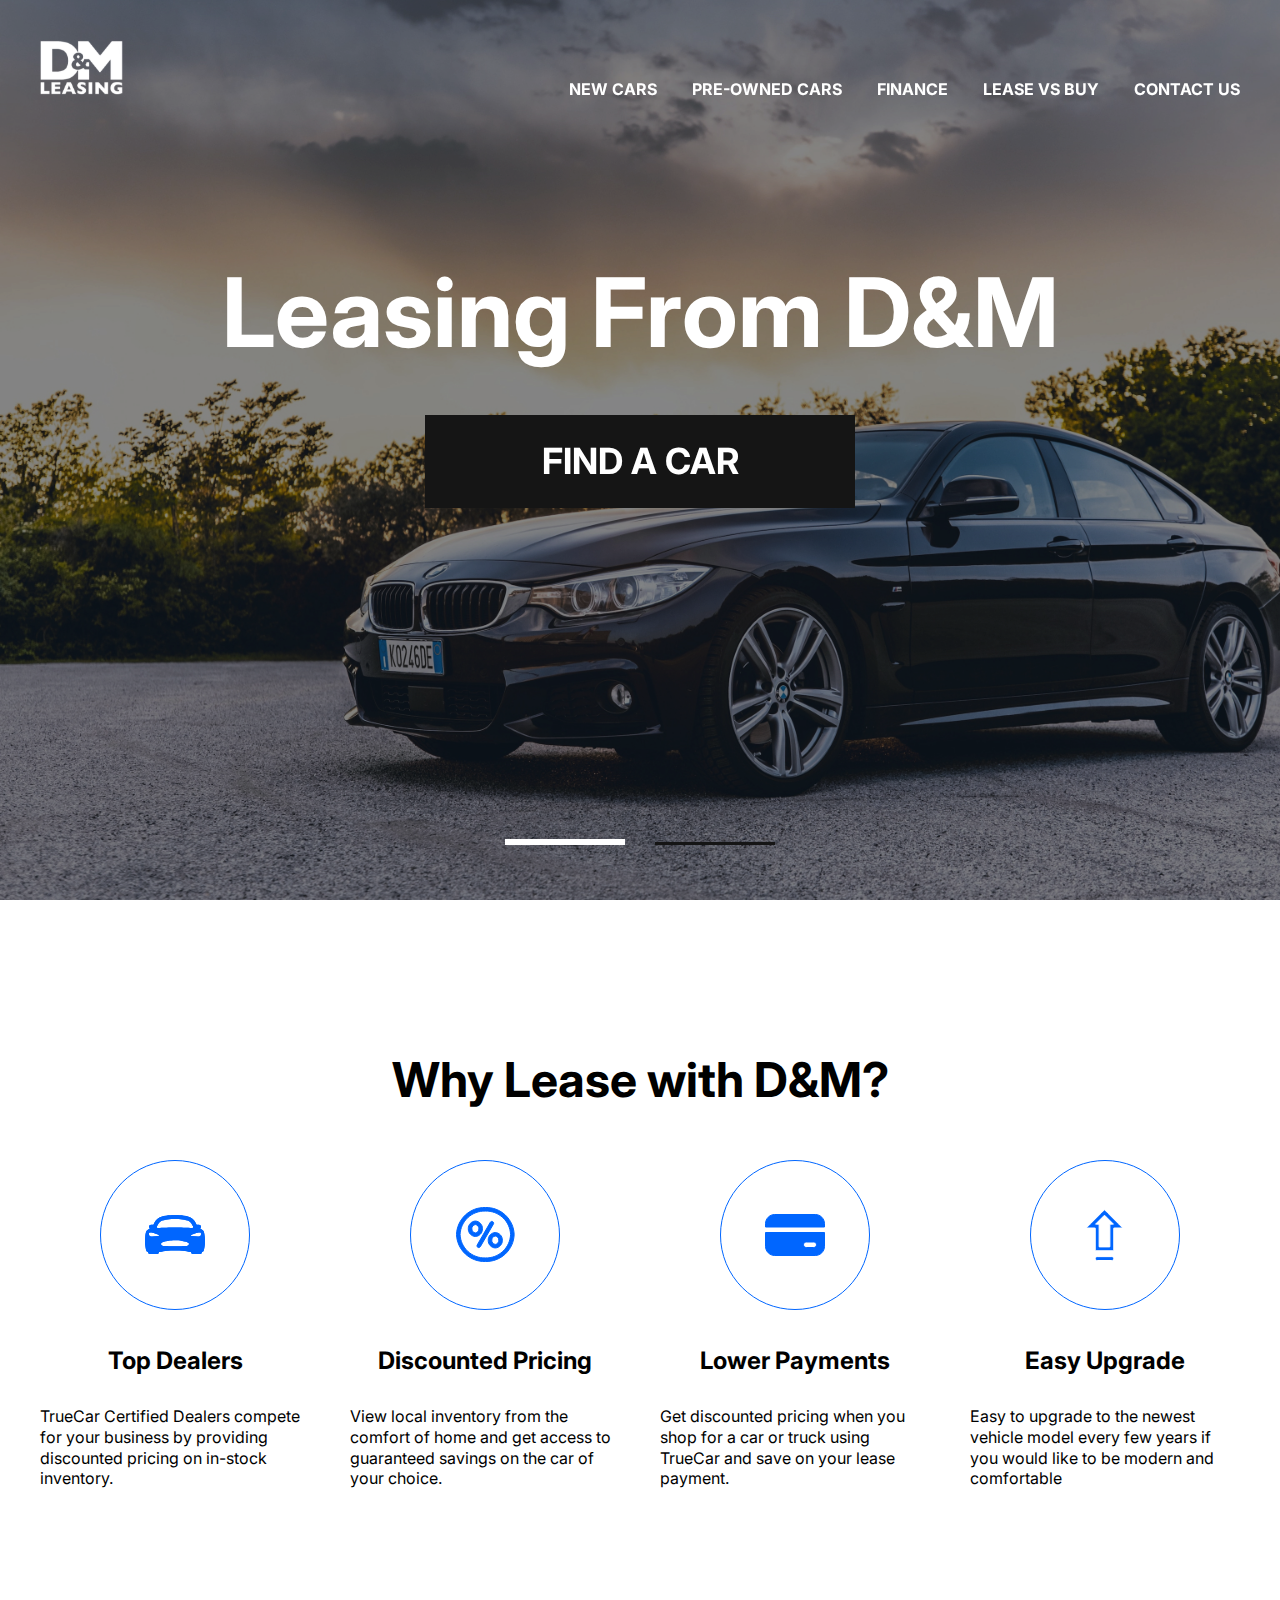
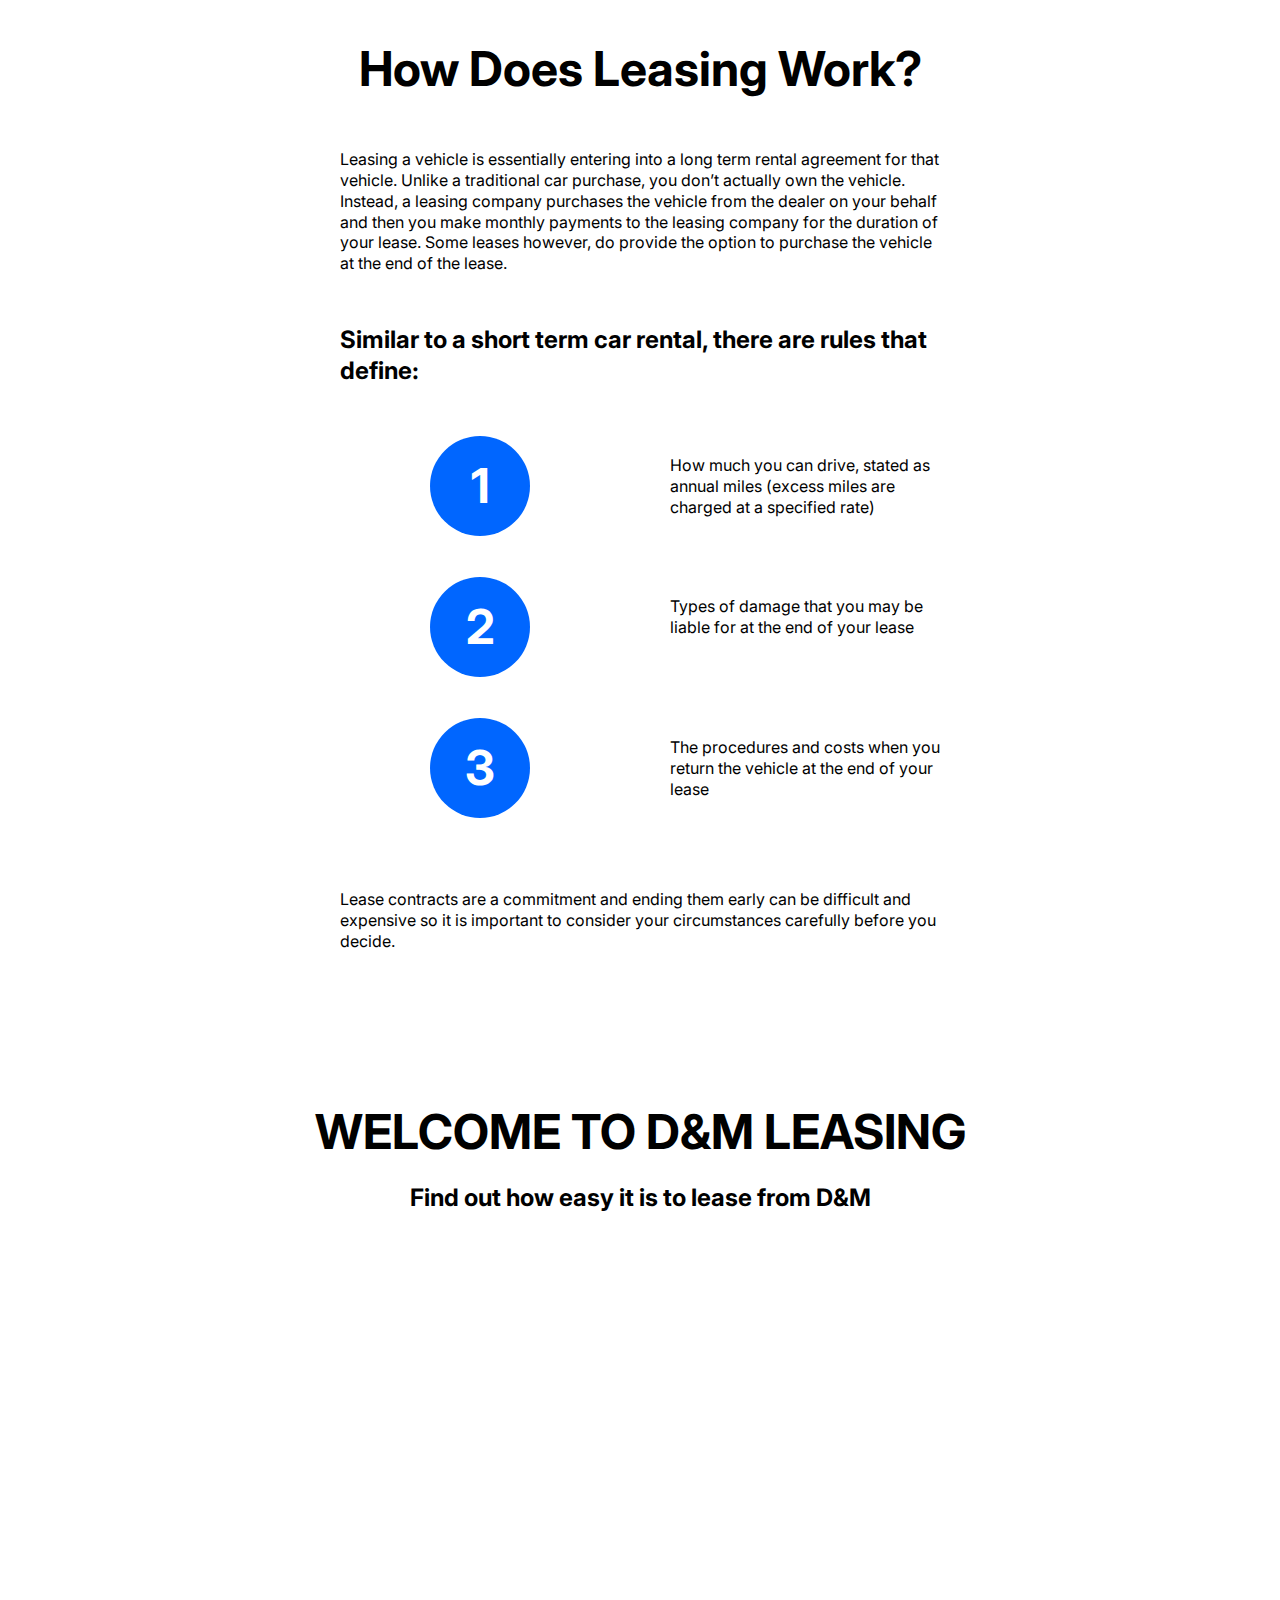
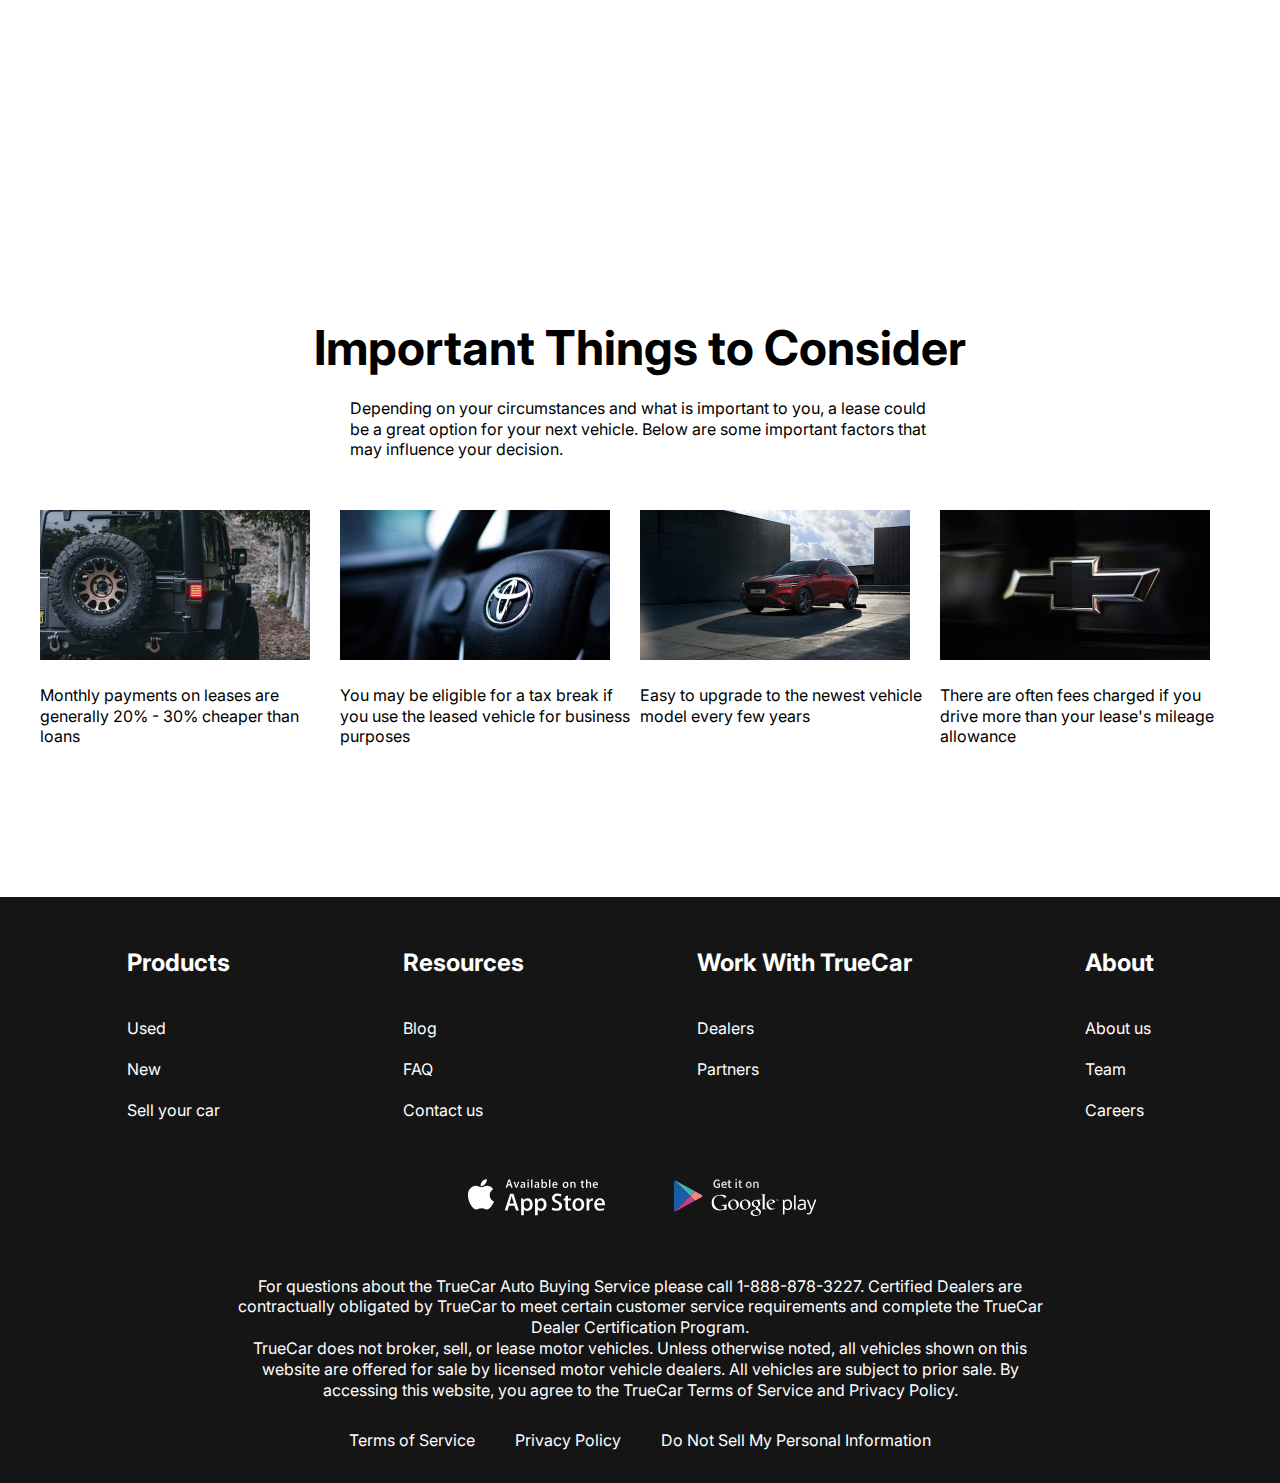
==== commit f39d1f36: "верстка страницы new cars" ====
--- a/index.html
+++ b/index.html
@@ -21,7 +21,7 @@
                     </a>
                     <nav class="menu">
                         <ul class="menu__list">
-                            <li class="menu__list-item"><a class="menu__list-link menu__list-link--active" href="new-cars.html">NEW CARS</a></li>
+                            <li class="menu__list-item"><a class="menu__list-link" href="new-cars.html">NEW CARS</a></li>
                             <li class="menu__list-item"><a class="menu__list-link" href="#">PRE-OWNED CARS</a></li>
                             <li class="menu__list-item"><a class="menu__list-link" href="#">FINANCE</a></li>
                             <li class="menu__list-item"><a class="menu__list-link" href="#">LEASE VS BUY</a></li>
--- a/css/style.css
+++ b/css/style.css
@@ -443,7 +443,7 @@
     padding: 4px 20px;
 }
 
-.blog__link{
+.showmore-link{
     text-transform: uppercase;
     color: #fff;
     background-color: #151515;
@@ -454,7 +454,77 @@
     display: block;
 }
 
-
-
-
- /* 4:33  */+.choose{
+    padding: 100px 0 150px;
+}
+
+.tabs__btn{
+    padding: 0 150px;
+    display: flex;
+    justify-content: space-between;
+    gap: 80px;
+}
+
+.tabs__btn-item{
+    font-size: 24px;
+    font-weight: 700;
+    cursor: pointer;
+    border: none;
+    background-color: transparent;
+    padding: 0;
+}
+
+.tabs__btn-item--active{
+    color: #0066FF;
+}
+
+.tabs__content{
+    padding: 100px 0 70px;
+}
+
+.tabs__content-item{
+    display: grid;
+    grid-template-columns: repeat(4, 1fr);
+    gap: 100px 40px;
+}
+
+.card{
+    text-align: center;
+    padding-bottom: 100px;
+}
+
+
+.card__content{
+    padding: 0 5px;
+    border: 1px solid #0066FF;
+    border-top: 0;
+}
+
+.card-img{
+    display: block;
+}
+
+.card-title{
+    margin-bottom: 20px;
+    font-size: 24px;
+    font-weight: 700;
+    padding-top: 20px;
+}
+
+.card-text{
+    margin-bottom: 20px;
+
+}
+.card-price{
+    margin-bottom: 20px;
+    font-size: 24px;
+    font-weight: 700;
+}
+.card-link{
+    display: block;
+    color: #0066FF;
+    border: 1px solid #0066FF;
+    border-top: 0;
+}
+
+ /* 5:04  */